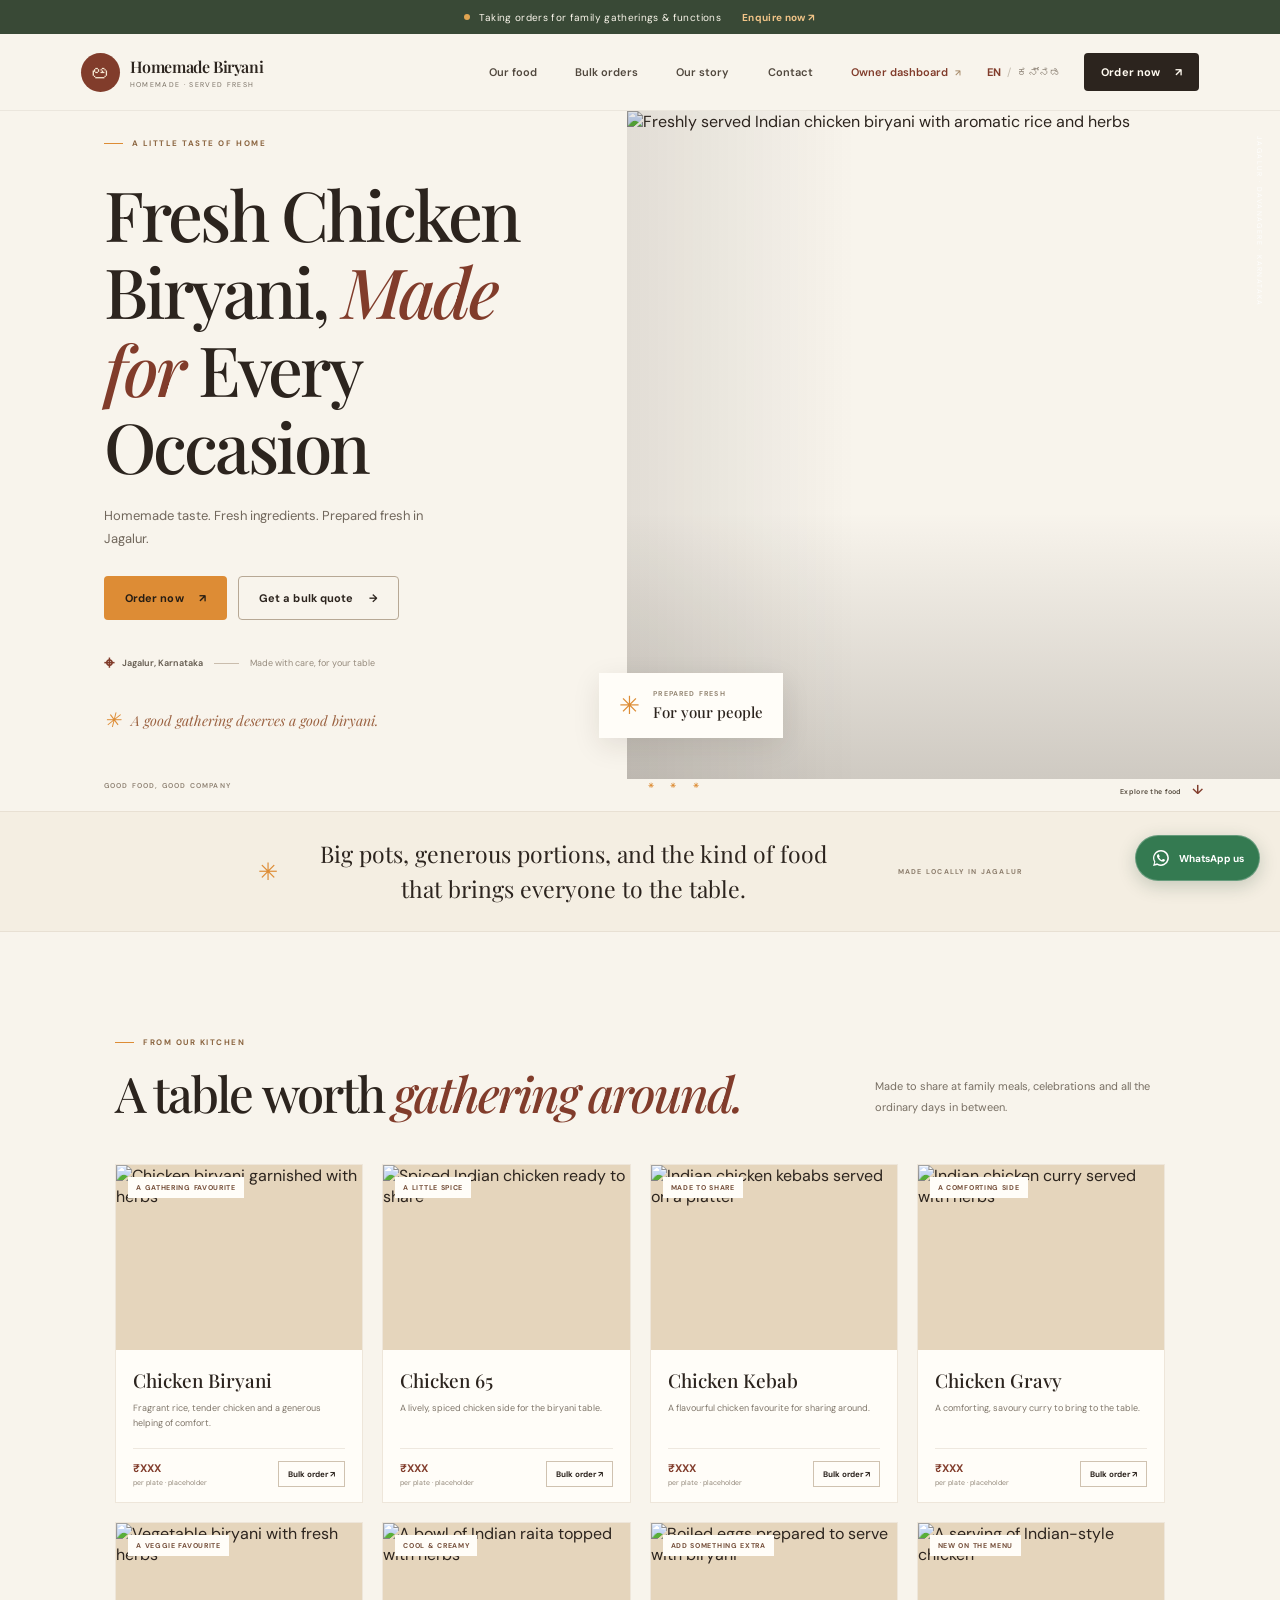
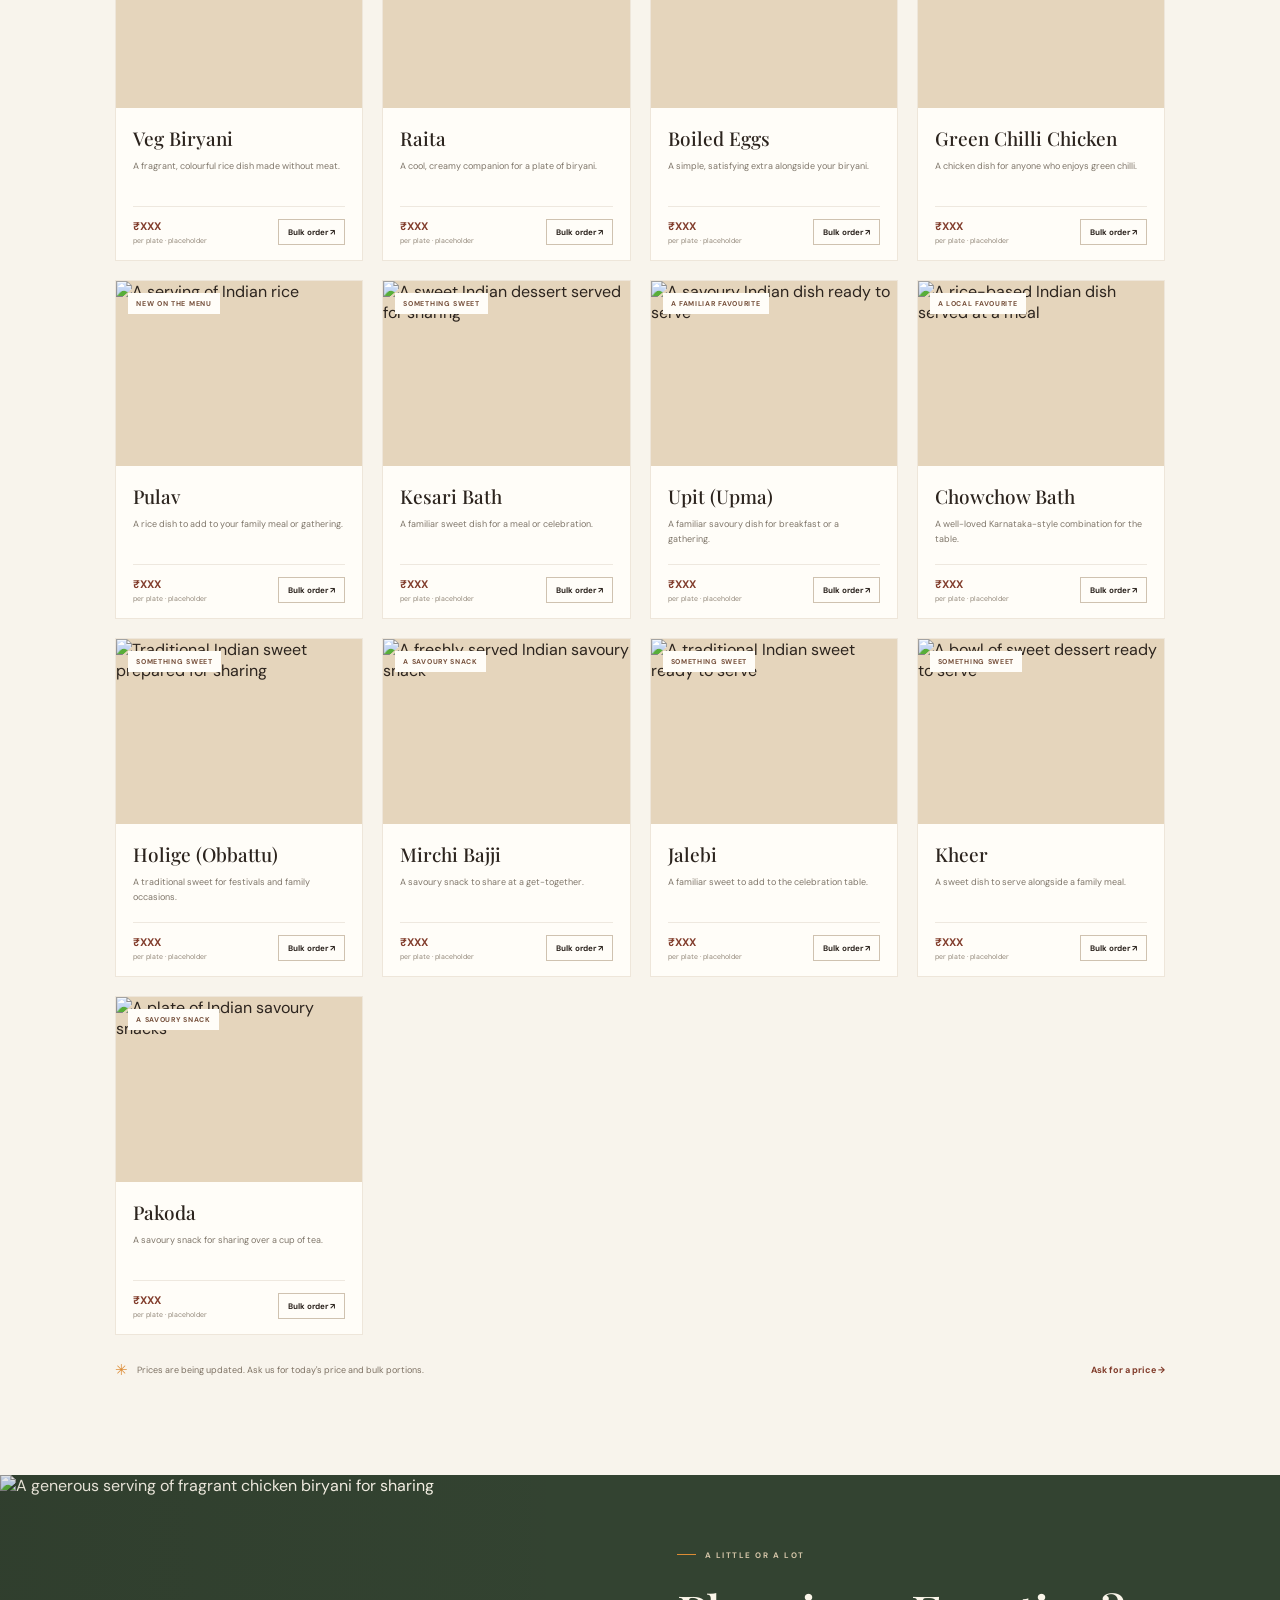
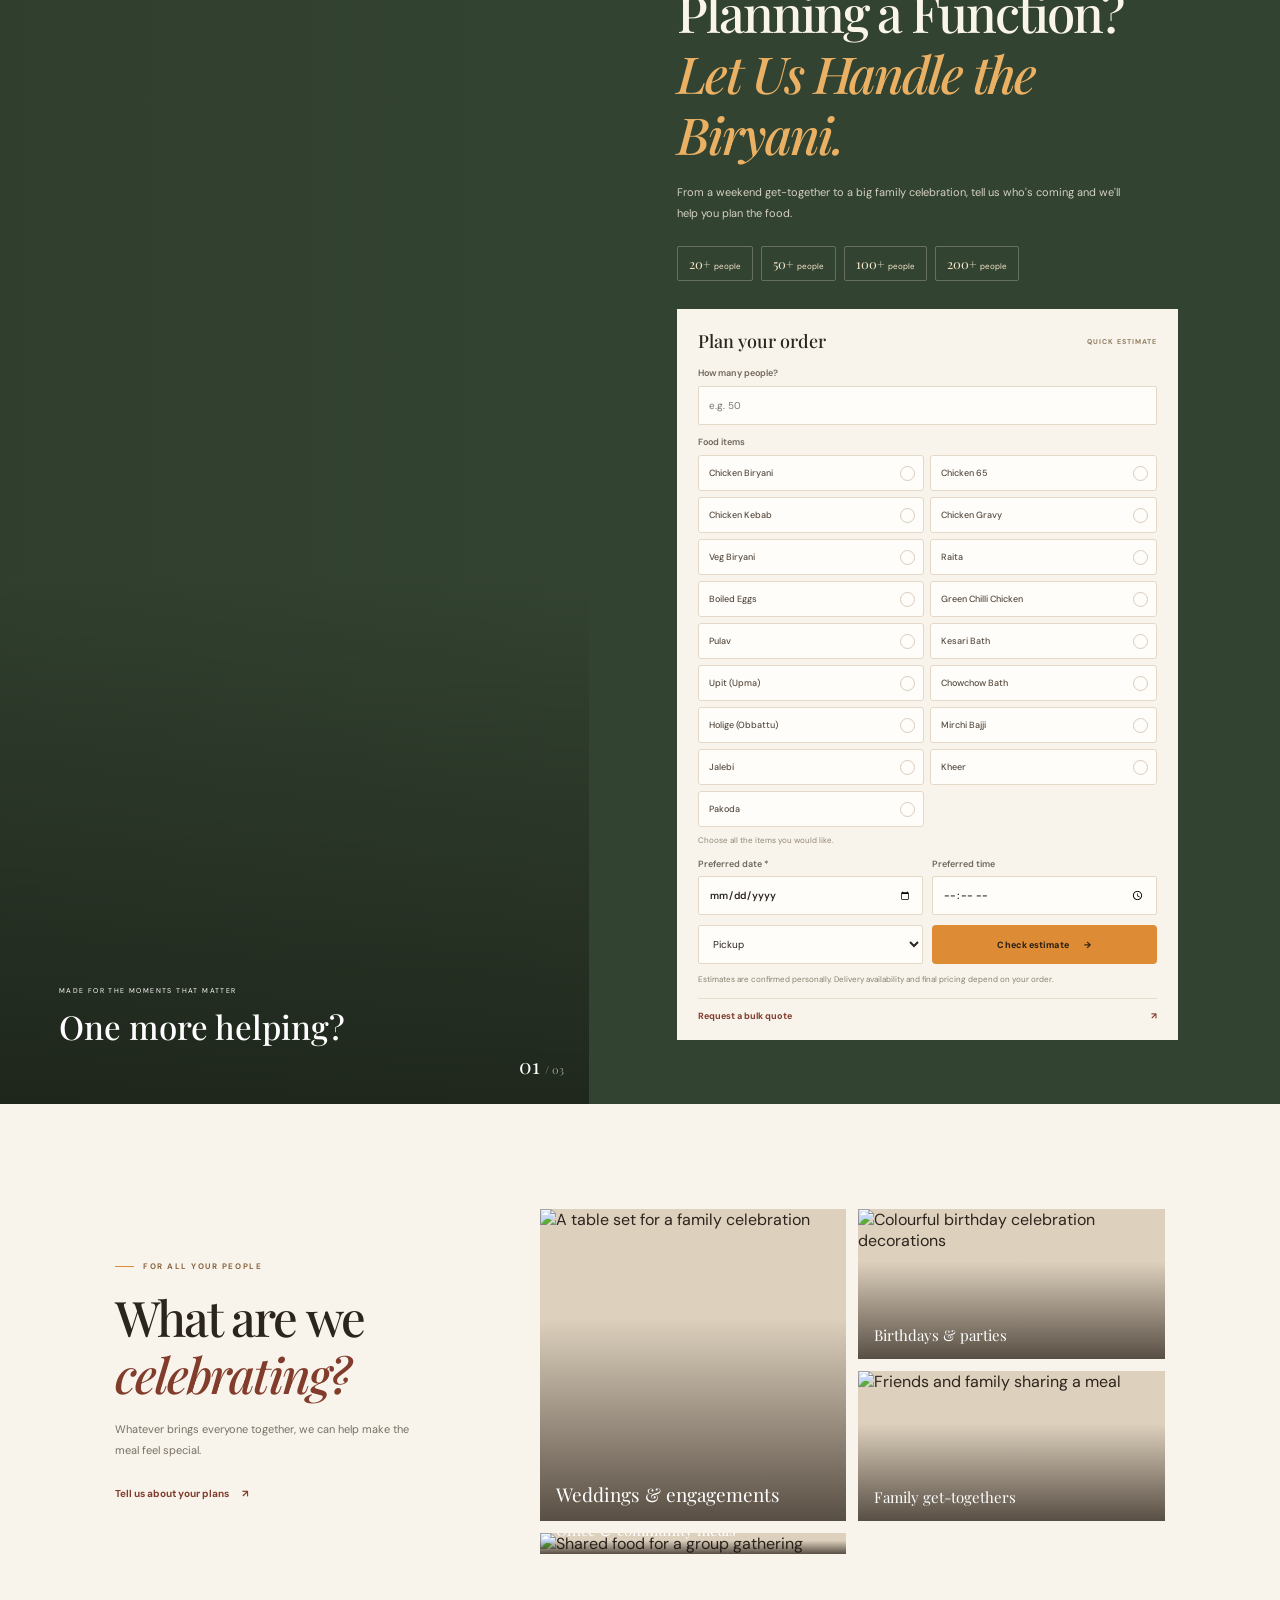
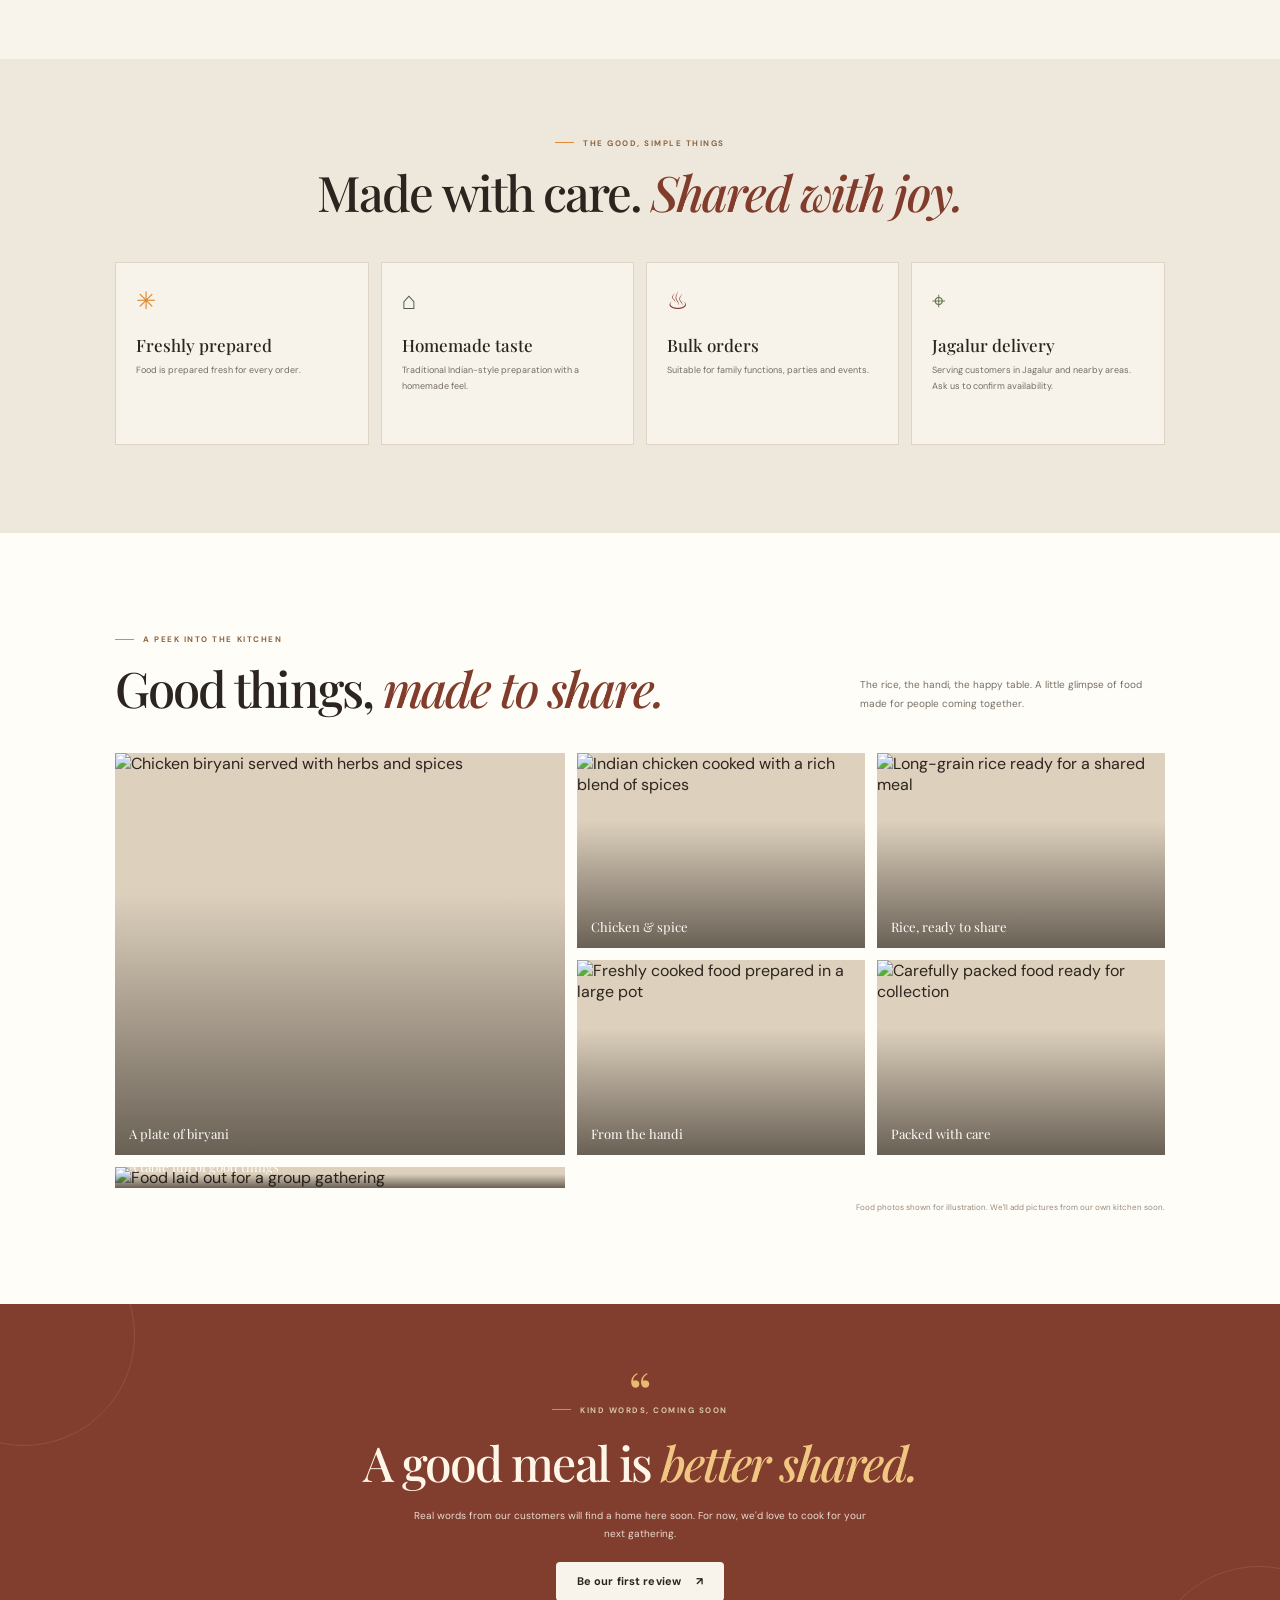
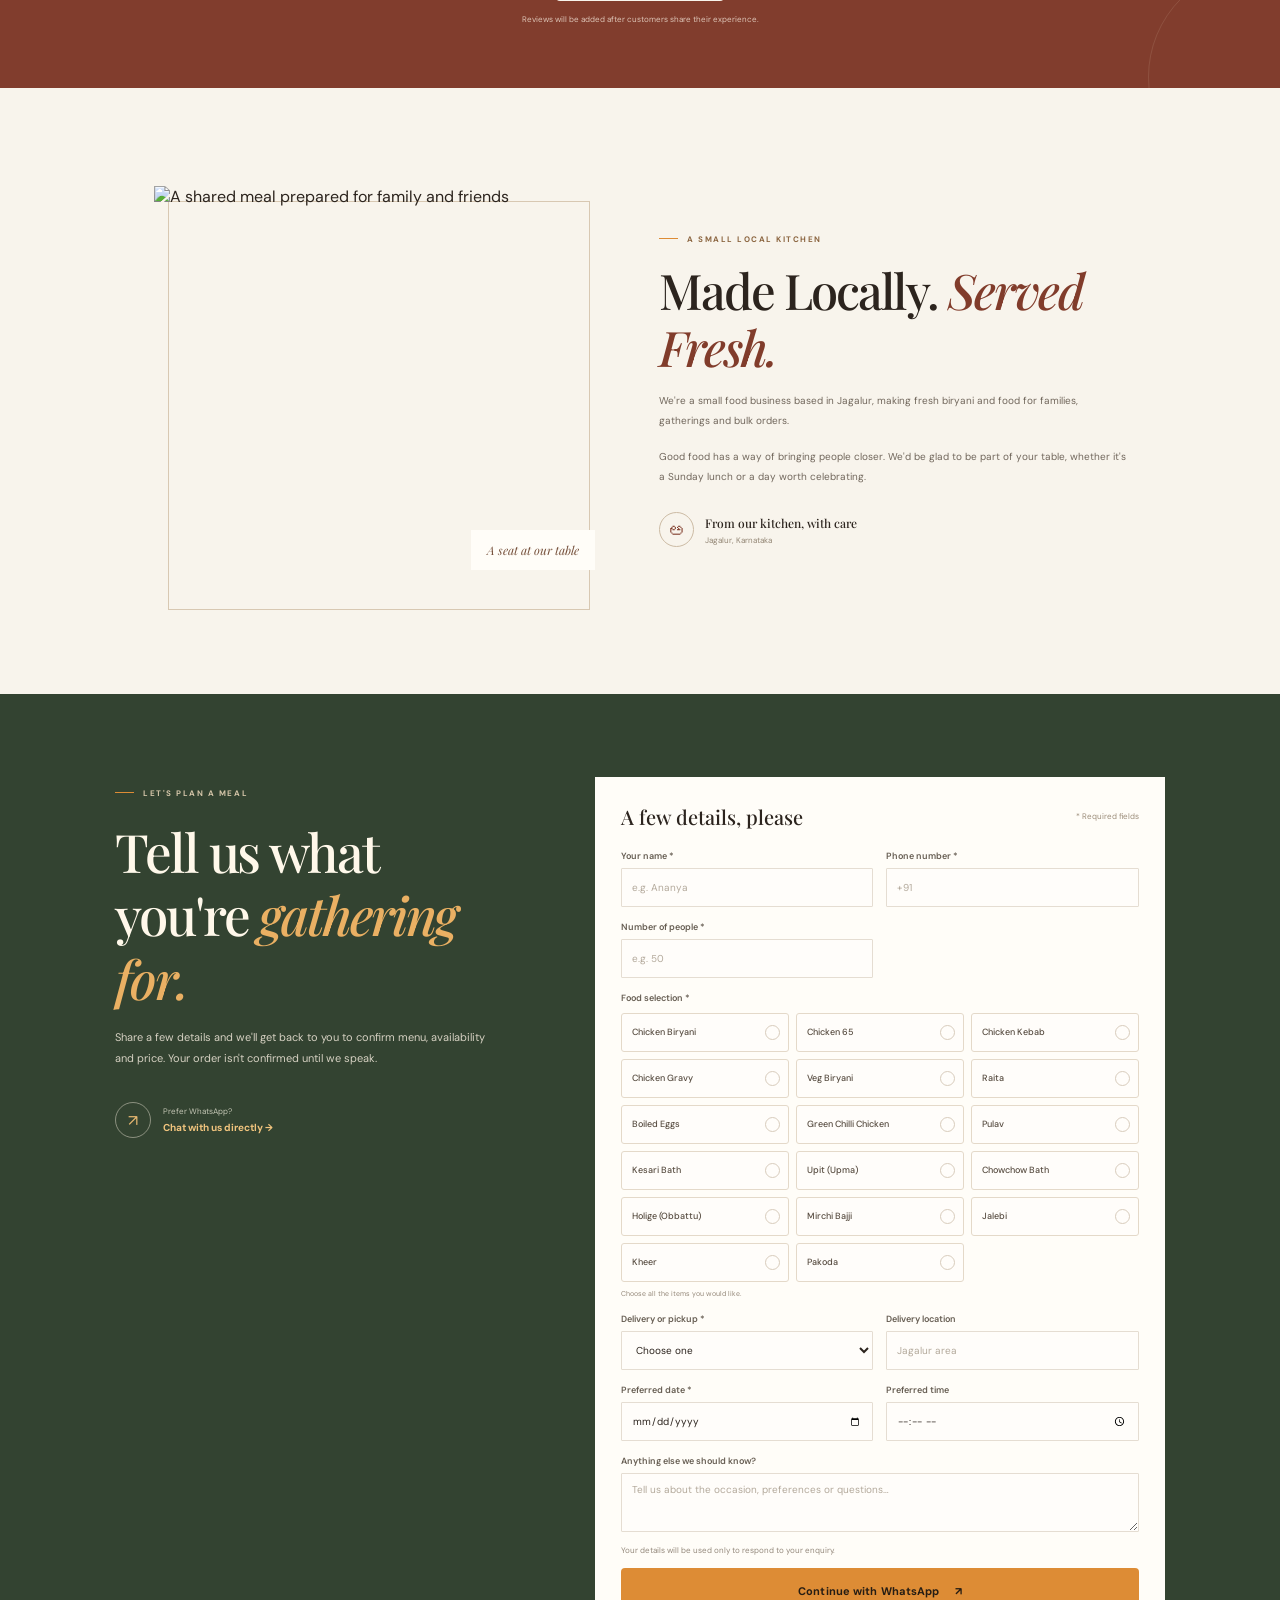
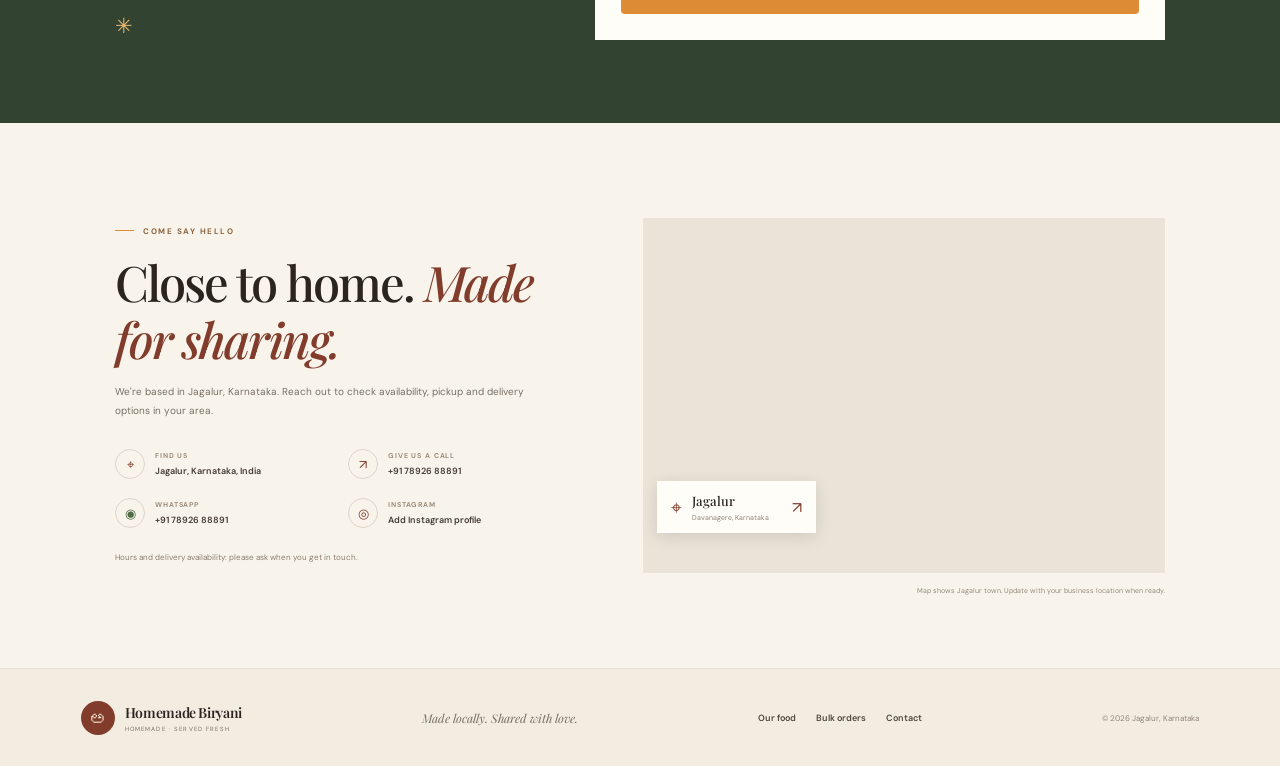
==== index.html @ 32c69c7f "Initial commit" ====
<!DOCTYPE html>
<html lang="en">
<head>
  <meta charset="UTF-8">
  <meta name="viewport" content="width=device-width, initial-scale=1">
  <meta name="theme-color" content="#f8f3e9">
  <meta name="description" content="Fresh homemade chicken biryani and bulk food orders in Jagalur, Davanagere, Karnataka. Get a quote for family functions, parties and gatherings.">
  <meta name="keywords" content="chicken biryani in Jagalur, biryani near Jagalur, chicken biryani Jagalur Karnataka, bulk biryani orders Jagalur, catering in Jagalur, home food delivery Jagalur, party food Jagalur, chicken catering Jagalur">
  <meta property="og:title" content="Fresh Homemade Biryani in Jagalur">
  <meta property="og:description" content="Homemade taste. Fresh ingredients. Prepared fresh in Jagalur. Ask us about your next gathering.">
  <meta property="og:type" content="website">
  <meta property="og:image" content="https://images.unsplash.com/photo-1631515242808-497c3fbd3972?auto=format&fit=crop&w=1200&q=85">
  <title>Chicken Biryani in Jagalur | Fresh Homemade Biryani & Bulk Orders</title>
  <link rel="preconnect" href="https://fonts.googleapis.com">
  <link rel="preconnect" href="https://fonts.gstatic.com" crossorigin>
  <link href="https://fonts.googleapis.com/css2?family=DM+Sans:wght@400;500;600;700&family=Noto+Sans+Kannada:wght@400;500;600;700&family=Noto+Serif+Kannada:wght@400;500;600;700&family=Playfair+Display:wght@500;600;700&display=swap" rel="stylesheet">
  <link rel="stylesheet" href="style.css">
  <script type="application/ld+json">
  {
    "@context": "https://schema.org",
    "@type": "FoodEstablishment",
    "description": "Fresh homemade chicken biryani and bulk food orders for gatherings in Jagalur, Karnataka.",
    "servesCuisine": ["Indian", "Karnataka"],
    "address": {
      "@type": "PostalAddress",
      "addressLocality": "Jagalur",
      "addressRegion": "Karnataka",
      "addressCountry": "IN"
    },
    "areaServed": "Jagalur, Karnataka"
  }
  </script>
</head>
<body>
  <div class="announcement">
    <span class="announcement-dot"></span>
    <span data-i18n="announcement">Taking orders for family gatherings & functions</span>
    <a href="#bulk" data-i18n="enquire">Enquire now <span aria-hidden="true">↗</span></a>
  </div>

  <header class="site-header">
    <a class="brand" href="#home" aria-label="Home">
      <span class="brand-mark" aria-hidden="true">ಅ</span>
      <span class="brand-copy"><strong data-i18n="brand">Homemade Biryani</strong><small data-i18n="brandSub">HOMEMADE · SERVED FRESH</small></span>
    </a>
    <button class="menu-toggle" aria-label="Open navigation" aria-expanded="false">
      <span></span><span></span>
    </button>
    <nav class="main-nav" aria-label="Main navigation">
      <a href="#menu" data-i18n="navMenu">Our food</a>
      <a href="#bulk" data-i18n="navBulk">Bulk orders</a>
      <a href="#story" data-i18n="navStory">Our story</a>
      <a href="#contact" data-i18n="navContact">Contact</a>
      <a class="owner-nav-link" href="/owner.html">Owner dashboard <span aria-hidden="true">↗</span></a>
    </nav>
    <div class="header-actions">
      <div class="language-switch" aria-label="Choose language">
        <button class="language-option is-active" type="button" data-lang="en" aria-pressed="true">EN</button>
        <span aria-hidden="true">/</span>
        <button class="language-option" type="button" data-lang="kn" aria-pressed="false">ಕನ್ನಡ</button>
      </div>
      <a class="button button-dark header-order" href="#order" data-i18n="orderNow">Order now <span aria-hidden="true">↗</span></a>
    </div>
  </header>

  <main>
    <section class="hero" id="home">
      <div class="hero-copy">
        <div class="eyebrow"><span></span><span data-i18n="heroEyebrow">A LITTLE TASTE OF HOME</span></div>
        <h1 data-i18n="heroTitle">Fresh Chicken Biryani, <em>Made for</em> Every Occasion</h1>
        <p class="hero-description" data-i18n="heroText">Homemade taste. Fresh ingredients. Prepared fresh in Jagalur.</p>
        <div class="hero-actions">
          <a class="button button-saffron" href="#order" data-i18n="orderNow">Order now <span aria-hidden="true">↗</span></a>
          <a class="button button-outline" href="#bulk" data-i18n="bulkQuote">Get a bulk quote <span aria-hidden="true">→</span></a>
        </div>
        <div class="hero-location"><span aria-hidden="true">⌖</span><span data-i18n="location">Jagalur, Karnataka</span><span class="location-line"></span><span data-i18n="madeFor">Made with care, for your table</span></div>
        <div class="hero-note"><span class="note-icon" aria-hidden="true">✳</span><span data-i18n="heroNote">A good gathering deserves a good biryani.</span></div>
      </div>
      <div class="hero-visual">
        <img class="hero-image" src="https://images.unsplash.com/photo-1631515242808-497c3fbd3972?auto=format&fit=crop&w=1500&q=88" alt="Freshly served Indian chicken biryani with aromatic rice and herbs" fetchpriority="high">
        <div class="image-label"><span class="label-sparkle" aria-hidden="true">✳</span><span><small data-i18n="prepared">PREPARED FRESH</small><strong data-i18n="forYourPeople">For your people</strong></span></div>
        <div class="hero-vertical">JAGALUR · DAVANAGERE · KARNATAKA</div>
      </div>
      <div class="hero-bottom">
        <span data-i18n="scrollHint">GOOD FOOD, GOOD COMPANY</span>
        <span class="hero-bottom-center" aria-hidden="true">✳ &nbsp;✳ &nbsp;✳</span>
        <a href="#menu" data-i18n="exploreFood">Explore the food <span aria-hidden="true">↓</span></a>
      </div>
    </section>

    <section class="intro-strip" aria-label="Our approach">
      <div class="intro-mark" aria-hidden="true">✳</div>
      <p data-i18n="introText">Big pots, generous portions, and the kind of food that brings everyone to the table.</p>
      <span class="intro-place" data-i18n="introPlace">MADE LOCALLY IN JAGALUR</span>
    </section>

    <section class="section menu-section" id="menu">
      <div class="section-heading">
        <div>
          <div class="eyebrow"><span></span><span data-i18n="menuEyebrow">FROM OUR KITCHEN</span></div>
          <h2 data-i18n="menuTitle">A table worth <em>gathering around.</em></h2>
        </div>
        <p data-i18n="menuIntro">Made to share at family meals, celebrations and all the ordinary days in between.</p>
      </div>
      <div class="menu-grid" id="menu-grid"></div>
      <div class="menu-footnote"><span aria-hidden="true">✳</span><span data-i18n="priceNote">Prices are being updated. Ask us for today's price and bulk portions.</span><a href="#order" data-i18n="askPrice">Ask for a price →</a></div>
    </section>

    <section class="bulk-section" id="bulk">
      <div class="bulk-image">
        <img src="https://images.unsplash.com/photo-1563379091339-03246963d96c?auto=format&fit=crop&w=1200&q=85" alt="A generous serving of fragrant chicken biryani for sharing" loading="lazy">
        <div class="bulk-image-caption"><span data-i18n="captionSmall">MADE FOR THE MOMENTS THAT MATTER</span><strong data-i18n="captionBig">One more helping?</strong></div>
        <div class="bulk-image-number">01 <span>/ 03</span></div>
      </div>
      <div class="bulk-content">
        <div class="eyebrow eyebrow-light"><span></span><span data-i18n="bulkEyebrow">A LITTLE OR A LOT</span></div>
        <h2 data-i18n="bulkTitle">Planning a Function? <em>Let Us Handle the Biryani.</em></h2>
        <p class="bulk-description" data-i18n="bulkText">From a weekend get-together to a big family celebration, tell us who's coming and we'll help you plan the food.</p>
        <div class="guest-pills" aria-label="Bulk order sizes">
          <span>20+ <small data-i18n="people">people</small></span><span>50+ <small data-i18n="people">people</small></span><span>100+ <small data-i18n="people">people</small></span><span>200+ <small data-i18n="people">people</small></span>
        </div>
        <form class="calculator" id="calculator">
          <div class="calculator-top"><strong data-i18n="quickEstimate">Plan your order</strong><span data-i18n="estimateTag">QUICK ESTIMATE</span></div>
          <label class="field-label" for="calc-people" data-i18n="peopleLabel">How many people?</label>
          <input id="calc-people" name="people" type="number" min="1" placeholder="e.g. 50" data-i18n-placeholder="placeholderPeople" required>
          <fieldset class="food-selection calculator-food-selection" aria-describedby="calc-items-hint">
            <legend class="field-label" data-i18n="calcItemsLabel">Food items</legend>
            <div class="food-choice-grid" id="calc-items"></div>
            <small class="selection-hint" id="calc-items-hint" data-i18n="chooseFoodsHint">Choose all the items you would like.</small>
          </fieldset>
          <div class="calc-row calc-datetime">
            <label><span data-i18n="dateLabel">Preferred date *</span><input id="calc-date" type="date"></label>
            <label><span data-i18n="timeLabel">Preferred time</span><input id="calc-time" type="time"></label>
          </div>
          <div class="calc-row calc-row-bottom">
            <select id="calc-delivery" name="delivery">
              <option value="pickup" data-i18n="pickup">Pickup</option><option value="delivery" data-i18n="delivery">Delivery</option>
            </select>
            <button class="button button-saffron calc-button" type="submit" data-i18n="calculate">Check estimate <span aria-hidden="true">→</span></button>
          </div>
          <div class="estimate-result" id="estimate-result" aria-live="polite" hidden></div>
          <p class="estimate-disclaimer" data-i18n="estimateDisclaimer">Estimates are confirmed personally. Delivery availability and final pricing depend on your order.</p>
          <a class="bulk-request-link" href="#order" data-i18n="requestQuote">Request a bulk quote <span aria-hidden="true">↗</span></a>
        </form>
      </div>
    </section>

    <section class="section occasions-section">
      <div class="occasion-intro">
        <div class="eyebrow"><span></span><span data-i18n="occasionEyebrow">FOR ALL YOUR PEOPLE</span></div>
        <h2 data-i18n="occasionTitle">What are we <em>celebrating?</em></h2>
        <p data-i18n="occasionText">Whatever brings everyone together, we can help make the meal feel special.</p>
        <a class="text-link" href="#order" data-i18n="tellUs">Tell us about your plans <span aria-hidden="true">↗</span></a>
      </div>
      <div class="occasion-grid">
        <div class="occasion-card occasion-tall"><img src="https://images.unsplash.com/photo-1511795409834-ef04bbd61622?auto=format&fit=crop&w=900&q=80" alt="A table set for a family celebration" loading="lazy"><span data-i18n="occasionWedding">Weddings & engagements</span></div>
        <div class="occasion-card"><img src="https://images.unsplash.com/photo-1513151233558-d860c5398176?auto=format&fit=crop&w=800&q=80" alt="Colourful birthday celebration decorations" loading="lazy"><span data-i18n="occasionBirthday">Birthdays & parties</span></div>
        <div class="occasion-card"><img src="https://images.unsplash.com/photo-1528605248644-14dd04022da1?auto=format&fit=crop&w=800&q=80" alt="Friends and family sharing a meal" loading="lazy"><span data-i18n="occasionFamily">Family get-togethers</span></div>
        <div class="occasion-card"><img src="https://images.unsplash.com/photo-1555939594-58d7cb561ad1?auto=format&fit=crop&w=800&q=80" alt="Shared food for a group gathering" loading="lazy"><span data-i18n="occasionCommunity">Office & community meals</span></div>
      </div>
    </section>

    <section class="features-section" id="why-us">
      <div class="features-heading">
        <div class="eyebrow"><span></span><span data-i18n="whyEyebrow">THE GOOD, SIMPLE THINGS</span></div>
        <h2 data-i18n="whyTitle">Made with care. <em>Shared with joy.</em></h2>
      </div>
      <div class="feature-grid">
        <article class="feature-card"><span class="feature-icon" aria-hidden="true">✳</span><h3 data-i18n="freshTitle">Freshly prepared</h3><p data-i18n="freshText">Food is prepared fresh for every order.</p></article>
        <article class="feature-card"><span class="feature-icon feature-icon-alt" aria-hidden="true">⌂</span><h3 data-i18n="homemadeTitle">Homemade taste</h3><p data-i18n="homemadeText">Traditional Indian-style preparation with a homemade feel.</p></article>
        <article class="feature-card"><span class="feature-icon feature-icon-red" aria-hidden="true">♨</span><h3 data-i18n="bulkTitleShort">Bulk orders</h3><p data-i18n="bulkFeatureText">Suitable for family functions, parties and events.</p></article>
        <article class="feature-card"><span class="feature-icon feature-icon-green" aria-hidden="true">⌖</span><h3 data-i18n="deliveryTitle">Jagalur delivery</h3><p data-i18n="deliveryText">Serving customers in Jagalur and nearby areas. Ask us to confirm availability.</p></article>
      </div>
    </section>

    <section class="gallery-section" id="gallery">
      <div class="gallery-heading">
        <div><div class="eyebrow"><span></span><span data-i18n="galleryEyebrow">A PEEK INTO THE KITCHEN</span></div><h2 data-i18n="galleryTitle">Good things, <em>made to share.</em></h2></div>
        <p data-i18n="galleryIntro">The rice, the handi, the happy table. A little glimpse of food made for people coming together.</p>
      </div>
      <div class="gallery-grid">
        <figure class="gallery-item gallery-large"><img src="https://images.unsplash.com/photo-1631515242808-497c3fbd3972?auto=format&fit=crop&w=1200&q=85" alt="Chicken biryani served with herbs and spices" loading="lazy"><figcaption data-i18n="galleryBiryani">A plate of biryani</figcaption></figure>
        <figure class="gallery-item"><img src="https://images.unsplash.com/photo-1603894584373-5ac82b2ae398?auto=format&fit=crop&w=800&q=80" alt="Indian chicken cooked with a rich blend of spices" loading="lazy"><figcaption data-i18n="galleryChicken">Chicken & spice</figcaption></figure>
        <figure class="gallery-item"><img src="https://images.unsplash.com/photo-1516684732162-798a0062be99?auto=format&fit=crop&w=800&q=80" alt="Long-grain rice ready for a shared meal" loading="lazy"><figcaption data-i18n="galleryRice">Rice, ready to share</figcaption></figure>
        <figure class="gallery-item"><img src="https://images.unsplash.com/photo-1547592180-85f173990554?auto=format&fit=crop&w=800&q=80" alt="Freshly cooked food prepared in a large pot" loading="lazy"><figcaption data-i18n="galleryPot">From the handi</figcaption></figure>
        <figure class="gallery-item"><img src="https://images.unsplash.com/photo-1601050690597-df0568f70950?auto=format&fit=crop&w=800&q=80" alt="Carefully packed food ready for collection" loading="lazy"><figcaption data-i18n="galleryPacked">Packed with care</figcaption></figure>
        <figure class="gallery-item"><img src="https://images.unsplash.com/photo-1555939594-58d7cb561ad1?auto=format&fit=crop&w=900&q=80" alt="Food laid out for a group gathering" loading="lazy"><figcaption data-i18n="galleryGathering">A table full of good things</figcaption></figure>
      </div>
      <p class="gallery-placeholder-note" data-i18n="galleryNote">Food photos shown for illustration. We'll add pictures from our own kitchen soon.</p>
    </section>

    <section class="review-section" id="reviews">
      <div class="review-ornament" aria-hidden="true">“</div>
      <div class="eyebrow eyebrow-light"><span></span><span data-i18n="reviewEyebrow">KIND WORDS, COMING SOON</span></div>
      <h2 data-i18n="reviewTitle">A good meal is <em>better shared.</em></h2>
      <p data-i18n="reviewText">Real words from our customers will find a home here soon. For now, we'd love to cook for your next gathering.</p>
      <a class="button button-cream" href="#order" data-i18n="beFirst">Be our first review <span aria-hidden="true">↗</span></a>
      <small data-i18n="reviewEditNote">Reviews will be added after customers share their experience.</small>
    </section>

    <section class="story-section" id="story">
      <div class="story-photo"><img src="https://images.unsplash.com/photo-1555939594-58d7cb561ad1?auto=format&fit=crop&w=1100&q=85" alt="A shared meal prepared for family and friends" loading="lazy"><span class="story-photo-note" data-i18n="storyPhotoNote">A seat at our table</span></div>
      <div class="story-copy">
        <div class="eyebrow"><span></span><span data-i18n="storyEyebrow">A SMALL LOCAL KITCHEN</span></div>
        <h2 data-i18n="storyTitle">Made Locally. <em>Served Fresh.</em></h2>
        <p data-i18n="storyP1">We're a small food business based in Jagalur, making fresh biryani and food for families, gatherings and bulk orders.</p>
        <p data-i18n="storyP2">Good food has a way of bringing people closer. We'd be glad to be part of your table, whether it's a Sunday lunch or a day worth celebrating.</p>
        <div class="story-signoff"><span class="signoff-mark">ಅ</span><span><strong data-i18n="storySign">From our kitchen, with care</strong><small data-i18n="storyLocation">Jagalur, Karnataka</small></span></div>
      </div>
    </section>

    <section class="order-section" id="order">
      <div class="order-side">
        <div class="eyebrow eyebrow-light"><span></span><span data-i18n="orderEyebrow">LET'S PLAN A MEAL</span></div>
        <h2 data-i18n="orderTitle">Tell us what you're <em>gathering for.</em></h2>
        <p data-i18n="orderText">Share a few details and we'll get back to you to confirm menu, availability and price. Your order isn't confirmed until we speak.</p>
        <div class="order-contact"><span class="order-contact-icon" aria-hidden="true">↗</span><span><small data-i18n="preferChat">Prefer WhatsApp?</small><a href="#order" class="whatsapp-inline" data-whatsapp-link target="_blank" rel="noopener noreferrer" data-i18n="chatUs">Chat with us directly →</a></span></div>
        <div class="order-flourish" aria-hidden="true">✳</div>
      </div>
      <form class="order-form" id="order-form">
        <div class="form-heading"><strong data-i18n="formHeading">A few details, please</strong><span data-i18n="requiredNote">* Required fields</span></div>
        <div class="form-grid">
          <label class="form-field"><span data-i18n="nameLabel">Your name *</span><input name="name" type="text" autocomplete="name" required placeholder="e.g. Ananya" data-i18n-placeholder="placeholderName"></label>
          <label class="form-field"><span data-i18n="phoneLabel">Phone number *</span><input name="phone" type="tel" autocomplete="tel" inputmode="tel" required placeholder="+91" data-i18n-placeholder="placeholderPhone"></label>
          <label class="form-field"><span data-i18n="numberGuestsLabel">Number of people *</span><input name="people" type="number" min="1" required placeholder="e.g. 50" data-i18n-placeholder="placeholderPeople"></label>
          <fieldset class="form-field form-field-wide food-selection order-food-selection" aria-describedby="foodHint">
            <legend data-i18n="foodLabel">Food selection *</legend>
            <div class="food-choice-grid" id="order-items"></div>
            <small id="foodHint" data-i18n="chooseFoodsHint">Choose all the items you would like.</small>
          </fieldset>
          <label class="form-field"><span data-i18n="methodLabel">Delivery or pickup *</span><select name="method" required><option value="" data-i18n="chooseOne">Choose one</option><option value="Pickup" data-i18n="pickup">Pickup</option><option value="Delivery" data-i18n="delivery">Delivery</option></select></label>
          <label class="form-field"><span data-i18n="placeLabel">Delivery location</span><input name="location" type="text" autocomplete="street-address" placeholder="Jagalur area" data-i18n-placeholder="placeholderLocation"></label>
          <label class="form-field"><span data-i18n="dateLabel">Preferred date *</span><input name="date" type="date" required></label>
          <label class="form-field"><span data-i18n="timeLabel">Preferred time</span><input name="time" type="time"></label>
          <label class="form-field form-field-wide"><span data-i18n="messageLabel">Anything else we should know?</span><textarea name="message" rows="3" placeholder="Tell us about the occasion, preferences or questions…" data-i18n-placeholder="placeholderMessage"></textarea></label>
        </div>
        <p class="form-privacy" data-i18n="formPrivacy">Your details will be used only to respond to your enquiry.</p>
        <button class="button button-saffron form-submit" type="submit"><span data-i18n="sendEnquiry">Continue with WhatsApp</span><span aria-hidden="true">↗</span></button>
        <div class="form-status" id="form-status" role="status" aria-live="polite"></div>
      </form>
    </section>

    <section class="contact-section" id="contact">
      <div class="contact-copy">
        <div class="eyebrow"><span></span><span data-i18n="contactEyebrow">COME SAY HELLO</span></div>
        <h2 data-i18n="contactTitle">Close to home. <em>Made for sharing.</em></h2>
        <p data-i18n="contactText">We're based in Jagalur, Karnataka. Reach out to check availability, pickup and delivery options in your area.</p>
        <div class="contact-details">
          <div class="contact-detail"><span class="detail-icon" aria-hidden="true">⌖</span><span><small data-i18n="findUs">FIND US</small><strong>Jagalur, Karnataka, India</strong></span></div>
          <div class="contact-detail"><span class="detail-icon" aria-hidden="true">↗</span><span><small data-i18n="callUs">GIVE US A CALL</small><a href="tel:+917892688891" data-business-phone>+91 78926 88891</a></span></div>
          <div class="contact-detail"><span class="detail-icon whatsapp-icon" aria-hidden="true">◉</span><span><small>WHATSAPP</small><a href="#order" data-whatsapp-link data-phone-display target="_blank" rel="noopener noreferrer">+91 78926 88891</a></span></div>
          <div class="contact-detail"><span class="detail-icon" aria-hidden="true">◎</span><span><small>INSTAGRAM</small><a href="#contact" data-i18n="instagramPlaceholder">Add Instagram profile</a></span></div>
        </div>
        <p class="hours-note" data-i18n="hoursNote">Hours and delivery availability: please ask when you get in touch.</p>
      </div>
      <div class="map-wrap">
        <iframe title="Map showing Jagalur, Karnataka" src="https://maps.google.com/maps?q=Jagalur%2C%20Karnataka%2C%20India&t=&z=13&ie=UTF8&iwloc=&output=embed" loading="lazy" referrerpolicy="no-referrer-when-downgrade" allowfullscreen></iframe>
        <div class="map-label"><span class="map-pin" aria-hidden="true">⌖</span><span><strong>Jagalur</strong><small>Davanagere, Karnataka</small></span><a href="https://www.google.com/maps/search/?api=1&query=Jagalur%2C%20Karnataka%2C%20India" target="_blank" rel="noopener noreferrer" aria-label="Open Jagalur in Google Maps">↗</a></div>
        <p class="map-edit-note" data-i18n="mapNote">Map shows Jagalur town. Update with your business location when ready.</p>
      </div>
    </section>
  </main>

  <footer class="site-footer">
    <a class="brand footer-brand" href="#home"><span class="brand-mark" aria-hidden="true">ಅ</span><span class="brand-copy"><strong data-i18n="brand">Homemade Biryani</strong><small data-i18n="brandSub">HOMEMADE · SERVED FRESH</small></span></a>
    <p data-i18n="footerText">Made locally. Shared with love.</p>
    <div class="footer-links"><a href="#menu" data-i18n="navMenu">Our food</a><a href="#bulk" data-i18n="navBulk">Bulk orders</a><a href="#contact" data-i18n="navContact">Contact</a></div>
    <span class="copyright">© <span id="year"></span> <span data-i18n="copyright">Jagalur, Karnataka</span></span>
  </footer>

  <a class="floating-whatsapp" href="#order" data-whatsapp-link target="_blank" rel="noopener noreferrer" aria-label="Chat with us on WhatsApp">
    <svg viewBox="0 0 32 32" aria-hidden="true"><path d="M16.04 3.2A12.7 12.7 0 0 0 5.1 22.35L3.3 28.9l6.7-1.76A12.7 12.7 0 1 0 16.04 3.2Zm0 23.13c-2 0-3.96-.54-5.66-1.57l-.4-.24-3.98 1.05 1.06-3.88-.26-.4A10.38 10.38 0 1 1 16.04 26.33Zm5.7-7.78c-.31-.16-1.85-.91-2.14-1.02-.29-.1-.5-.16-.71.16-.22.32-.82 1.02-1 1.23-.18.22-.37.24-.68.08-.32-.16-1.34-.49-2.55-1.57-.94-.84-1.58-1.87-1.76-2.18-.18-.32-.02-.49.14-.65.14-.14.32-.37.47-.55.16-.18.21-.32.32-.53.1-.21.05-.4-.03-.55-.08-.16-.71-1.7-.98-2.33-.26-.61-.52-.53-.71-.54l-.61-.01c-.21 0-.55.08-.84.4-.29.32-1.1 1.08-1.1 2.62s1.12 3.03 1.28 3.24c.16.21 2.2 3.36 5.34 4.71.75.32 1.33.51 1.78.65.75.24 1.43.2 1.97.12.6-.09 1.85-.76 2.11-1.49.26-.74.26-1.37.18-1.5-.08-.14-.29-.22-.6-.37Z"/></svg>
    <span data-i18n="whatsappCta">WhatsApp us</span>
  </a>

  <script src="script.js"></script>
</body>
</html>
---- style.css ----
:root {
  --cream: #f8f4ec;
  --paper: #fffdf8;
  --ink: #2c241e;
  --muted: #786f63;
  --saffron: #dd8c35;
  --saffron-light: #f1b661;
  --red: #813c2b;
  --green: #495d43;
  --line: #e8e0d3;
  --serif: "Playfair Display", Georgia, serif;
  --sans: "DM Sans", Arial, sans-serif;
}

* { box-sizing: border-box; }
html { scroll-behavior: smooth; scroll-padding-top: 92px; }
body { margin: 0; background: var(--cream); color: var(--ink); font-family: var(--sans); -webkit-font-smoothing: antialiased; }
body, button, input, select, textarea { font-family: var(--sans); }
img { display: block; max-width: 100%; }
a { color: inherit; text-decoration: none; }
button, input, select, textarea { font: inherit; }
button, a, input, select, textarea { -webkit-tap-highlight-color: transparent; }
button:focus-visible, a:focus-visible, input:focus-visible, select:focus-visible, textarea:focus-visible { outline: 3px solid #d68431; outline-offset: 3px; }
::selection { color: var(--paper); background: var(--red); }

.announcement { min-height: 34px; display: flex; justify-content: center; align-items: center; gap: 9px; background: #394936; color: #faf6eb; font-size: 10px; letter-spacing: .035em; }
.announcement a { margin-left: 12px; color: #f1c488; font-weight: 700; }
.announcement-dot { width: 6px; height: 6px; border-radius: 50%; background: #e0a451; }
.site-header { height: 77px; padding: 0 6.3%; display: flex; align-items: center; justify-content: space-between; gap: 26px; background: var(--cream); position: sticky; top: 0; z-index: 20; border-bottom: 1px solid rgba(66,51,36,.07); }
.brand { display: inline-flex; align-items: center; gap: 10px; flex-shrink: 0; }
.brand-mark { width: 39px; height: 39px; display: grid; place-items: center; color: #f6ead4; background: var(--red); border-radius: 50%; font-family: var(--serif); font-size: 21px; }
.brand-copy { display: grid; gap: 3px; }
.brand-copy strong { font-family: var(--serif); font-size: 16px; font-weight: 600; letter-spacing: -.025em; }
.brand-copy small { color: var(--muted); font-size: 7px; letter-spacing: .19em; }
.main-nav { display: flex; align-items: center; gap: clamp(17px, 3vw, 40px); margin-left: auto; }
.main-nav a, .footer-links a { color: #51483e; font-size: 11px; font-weight: 600; transition: color .2s; }
.main-nav a:hover, .footer-links a:hover { color: var(--red); }
.main-nav .owner-nav-link { color: var(--red); }
.owner-nav-link span { margin-left: 4px; color: #a78b6a; font-size: 9px; }
.header-actions { display: flex; align-items: center; gap: 23px; }
.language-switch { display: flex; align-items: center; gap: 6px; color: #c5bcae; font-size: 11px; }
.language-option { padding: 5px 0; border: 0; background: none; color: #84796c; cursor: pointer; font-size: 11px; }
.language-option.is-active { color: var(--red); font-weight: 700; }
.button { min-height: 44px; padding: 0 20px; display: inline-flex; align-items: center; justify-content: center; gap: 15px; border: 1px solid transparent; border-radius: 4px; font-size: 11px; font-weight: 700; letter-spacing: .01em; transition: transform .2s, background .2s; cursor: pointer; }
.button:hover { transform: translateY(-2px); }
.button-dark { background: var(--ink); color: #fffaf0; }
.header-order { min-height: 38px; padding: 0 16px; }
.button-saffron { background: var(--saffron); color: #261d14; }
.button-saffron:hover { background: var(--saffron-light); }
.button-outline { color: var(--ink); border-color: #b7a895; }
.button-outline:hover { background: rgba(255,255,255,.45); }
.button-cream { background: var(--cream); color: var(--ink); }
.menu-toggle { display: none; }

.hero { min-height: 596px; padding: 0 0 32px 8.1%; display: grid; grid-template-columns: .89fr 1.11fr; position: relative; overflow: hidden; }
.hero-copy { display: flex; flex-direction: column; align-items: flex-start; justify-content: center; padding: 27px 38px 46px 0; }
.eyebrow { display: flex; align-items: center; gap: 9px; color: #8b6540; font-size: 8px; font-weight: 700; letter-spacing: .19em; }
.eyebrow > span:first-child { width: 19px; height: 1px; background: var(--saffron); }
.hero h1, h2 { margin: 0; font-family: var(--serif); font-weight: 500; letter-spacing: -.04em; }
.hero h1 { max-width: 550px; margin-top: 27px; font-size: clamp(43px, 5.4vw, 72px); line-height: 1.12; }
.hero h1 em, h2 em { color: var(--red); font-weight: 500; }
.hero-description { max-width: 365px; margin: 19px 0 0; color: #71675c; font-size: 13px; line-height: 1.8; }
.hero-actions { display: flex; flex-wrap: wrap; gap: 11px; margin-top: 26px; }
.hero-location { display: flex; align-items: center; gap: 8px; margin-top: 31px; color: #635a4e; font-size: 9px; font-weight: 600; }
.hero-location > span:first-child { color: var(--red); font-size: 18px; }
.location-line { width: 25px; height: 1px; margin: 0 3px; background: #cabdad; }
.hero-location span:last-child { color: #968b7d; font-weight: 400; }
.hero-note { display: flex; align-items: center; gap: 10px; margin-top: 32px; color: #9b6241; font-family: var(--serif); font-size: 14px; font-style: italic; }
.note-icon { color: var(--saffron); font-family: var(--sans); font-size: 20px; }
.hero-visual { min-height: 540px; position: relative; }
.hero-image { width: 100%; height: 100%; object-fit: cover; object-position: center; }
.hero-visual::after { position: absolute; inset: 0; content: ""; background: linear-gradient(90deg, rgba(27,18,12,.1), transparent 35%), linear-gradient(0deg, rgba(29,20,13,.19), transparent 40%); pointer-events: none; }
.image-label { position: absolute; left: -28px; bottom: 41px; z-index: 1; display: flex; align-items: center; gap: 13px; padding: 16px 20px; background: var(--paper); box-shadow: 0 8px 28px rgba(36,25,15,.1); }
.label-sparkle { color: var(--saffron); font-size: 25px; }
.image-label span:last-child { display: grid; gap: 4px; }
.image-label small { color: #968875; font-size: 7px; font-weight: 700; letter-spacing: .17em; }
.image-label strong { font-family: var(--serif); font-size: 15px; font-weight: 500; }
.hero-vertical { position: absolute; z-index: 1; right: 16px; top: 25px; color: rgba(255,255,255,.88); font-size: 7px; letter-spacing: .2em; writing-mode: vertical-rl; }
.hero-bottom { position: absolute; left: 8.1%; right: 6%; bottom: 13px; display: flex; justify-content: space-between; color: #8e8172; font-size: 7px; font-weight: 600; letter-spacing: .17em; }
.hero-bottom-center { color: var(--saffron); letter-spacing: .6em; }
.hero-bottom a { color: #554b3e; letter-spacing: .04em; }
.hero-bottom a span { margin-left: 8px; color: var(--red); font-size: 13px; }

.intro-strip { min-height: 119px; padding: 25px 9%; display: flex; align-items: center; justify-content: center; gap: 21px; border-top: 1px solid var(--line); border-bottom: 1px solid var(--line); background: #f4eee2; }
.intro-mark { color: var(--saffron); font-size: 24px; }
.intro-strip p { max-width: 550px; margin: 0; font-family: var(--serif); font-size: clamp(16px, 2vw, 23px); line-height: 1.5; text-align: center; }
.intro-place { margin-left: 28px; color: #8c7d6c; font-size: 7px; font-weight: 700; letter-spacing: .18em; white-space: nowrap; }

.section { padding: 105px 9% 95px; }
.section-heading { display: flex; align-items: flex-end; justify-content: space-between; gap: 40px; margin-bottom: 42px; }
.section-heading h2, .occasion-intro h2, .features-heading h2, .gallery-heading h2, .story-copy h2, .contact-copy h2 { margin-top: 17px; font-size: clamp(33px, 4vw, 49px); line-height: 1.17; }
.section-heading > p { max-width: 290px; margin: 0 0 4px; color: var(--muted); font-size: 11px; line-height: 1.9; }
.menu-grid { display: grid; grid-template-columns: repeat(4, 1fr); gap: 19px; }
.food-card { overflow: hidden; background: var(--paper); border: 1px solid #eee6da; }
.food-card-image { height: 185px; position: relative; overflow: hidden; background: #e5d5bc; }
.food-card-image img { width: 100%; height: 100%; object-fit: cover; transition: transform .5s; }
.food-card:hover .food-card-image img { transform: scale(1.05); }
.food-card-tag { position: absolute; top: 12px; left: 12px; padding: 6px 8px; background: var(--paper); color: #76503b; font-size: 7px; font-weight: 700; letter-spacing: .1em; }
.food-card-info { padding: 17px 17px 15px; }
.food-card-info h3 { margin: 0; font-family: var(--serif); font-size: 19px; font-weight: 500; }
.food-card-info p { min-height: 35px; margin: 8px 0 12px; color: #7f766a; font-size: 9px; line-height: 1.7; }
.food-card-bottom { display: flex; justify-content: space-between; align-items: center; gap: 8px; padding-top: 12px; border-top: 1px solid #eee8df; }
.food-card-price { color: var(--red); font-size: 11px; font-weight: 700; }
.food-card-price small { display: block; margin-top: 3px; color: #928779; font-size: 7px; font-weight: 400; }
.food-card-order { padding: 7px 9px; border: 1px solid #cfc2b0; background: transparent; color: var(--ink); cursor: pointer; font-size: 8px; font-weight: 700; transition: background .2s; }
.food-card-order:hover { background: #f4e9d7; }
.menu-footnote { display: flex; align-items: center; gap: 9px; margin-top: 25px; color: #7e7264; font-size: 9px; }
.menu-footnote > span:first-child { color: var(--saffron); font-size: 15px; }
.menu-footnote a { margin-left: auto; color: var(--red); font-weight: 700; }

.bulk-section { display: grid; grid-template-columns: .92fr 1.08fr; min-height: 700px; background: #334331; color: #faf5e9; }
.bulk-image { min-height: 700px; position: relative; overflow: hidden; }
.bulk-image::after { position: absolute; inset: 0; content: ""; background: linear-gradient(0deg, rgba(20,23,17,.62), transparent 43%), linear-gradient(90deg, rgba(21,23,17,.1), transparent); }
.bulk-image img { width: 100%; height: 100%; position: absolute; inset: 0; object-fit: cover; }
.bulk-image-caption { position: absolute; z-index: 1; bottom: 56px; left: 10%; display: grid; gap: 9px; color: white; }
.bulk-image-caption span { font-size: 7px; letter-spacing: .2em; }
.bulk-image-caption strong { font-family: var(--serif); font-size: 33px; font-weight: 500; }
.bulk-image-number { position: absolute; z-index: 1; right: 25px; bottom: 25px; color: white; font-family: var(--serif); font-size: 21px; }
.bulk-image-number span { color: rgba(255,255,255,.55); font-size: 11px; }
.bulk-content { padding: 75px clamp(35px, 8vw, 110px) 64px clamp(42px, 7vw, 88px); }
.eyebrow-light { color: #d5c6a9; }
.bulk-content h2, .order-side h2 { margin-top: 22px; font-size: clamp(36px, 4vw, 51px); line-height: 1.2; }
.bulk-content h2 em, .order-side h2 em { color: #eab063; }
.bulk-description, .order-side > p { max-width: 460px; margin: 17px 0 0; color: #d6d1c2; font-size: 11px; line-height: 1.9; }
.guest-pills { display: flex; flex-wrap: wrap; gap: 8px; margin: 22px 0 28px; }
.guest-pills span { padding: 8px 11px; border: 1px solid rgba(242,234,216,.27); border-radius: 2px; color: #f6e8cc; font-family: var(--serif); font-size: 13px; }
.guest-pills small { font-family: var(--sans); font-size: 8px; }
.calculator { max-width: 520px; padding: 20px 21px 16px; background: #f8f4ec; color: var(--ink); }
.calculator-top { display: flex; justify-content: space-between; align-items: center; margin-bottom: 14px; }
.calculator-top strong { font-family: var(--serif); font-size: 18px; font-weight: 500; }
.calculator-top span { color: #927d62; font-size: 7px; font-weight: 700; letter-spacing: .14em; }
.field-label { display: block; margin-bottom: 7px; color: #6f6559; font-size: 9px; font-weight: 600; }
.calc-row { display: grid; grid-template-columns: .72fr 1.28fr; gap: 9px; margin-bottom: 9px; }
.calculator input, .calculator select { width: 100%; min-height: 39px; padding: 0 10px; border: 1px solid #e4d9c9; border-radius: 2px; background: #fffdfa; color: var(--ink); font-size: 10px; }
.calculator #calc-people { margin-bottom: 10px; }
.food-selection { min-width: 0; margin: 0; padding: 0; border: 0; }
.food-selection legend { padding: 0; }
.calculator-food-selection { margin: 1px 0 12px; }
.food-choice-grid { display: grid; grid-template-columns: repeat(2, minmax(0, 1fr)); gap: 6px; }
.food-choice { min-width: 0; min-height: 36px; position: relative; display: flex; align-items: center; cursor: pointer; }
.food-choice-input { width: 1px !important; height: 1px !important; min-height: 0 !important; position: absolute; left: 10px; opacity: 0; }
.food-choice-label { width: 100%; min-height: 36px; padding: 7px 28px 7px 10px; display: flex; align-items: center; border: 1px solid #e4d9c9; border-radius: 3px; background: #fffdfa; color: #574c40; font-size: 9px; font-weight: 500; line-height: 1.35; transition: background .18s, border-color .18s, color .18s; }
.food-choice:hover .food-choice-label { border-color: #c6ad8b; }
.food-choice-input:checked + .food-choice-label { border-color: #87947b; background: #edf0e9; color: #354432; }
.food-choice-input:focus-visible + .food-choice-label { outline: 3px solid #d68431; outline-offset: 2px; }
.food-choice-check { width: 15px; height: 15px; position: absolute; right: 9px; display: grid; place-items: center; border: 1px solid #d8ccbc; border-radius: 50%; color: transparent; font-size: 9px; line-height: 1; }
.food-choice-input:checked ~ .food-choice-check { border-color: var(--green); background: var(--green); color: white; }
.selection-hint, .food-selection > small { display: block; margin-top: 7px; color: #928676; font-size: 8px; font-weight: 400; line-height: 1.5; }
.order-food-selection { grid-column: 1 / -1; }
.order-food-selection .food-choice-grid { grid-template-columns: repeat(3, minmax(0, 1fr)); gap: 7px; margin-top: 3px; }
.order-food-selection .food-choice-label { min-height: 39px; font-size: 9px; }
.form-field.food-selection { gap: 0; }
.form-field.food-selection legend { margin-bottom: 6px; color: #665d52; font-size: 9px; font-weight: 600; }
.calc-row-bottom { grid-template-columns: 1fr 1fr; }
.calc-datetime { grid-template-columns: 1fr 1fr; margin-bottom: 10px; }
.calc-datetime label { display: grid; gap: 6px; color: #6f6559; font-size: 9px; font-weight: 600; }
.calc-button { min-height: 39px; padding: 0 10px; font-size: 9px; }
.estimate-result { margin: 10px 0 0; padding: 10px 11px; border-left: 2px solid var(--saffron); background: #f2eadc; color: #514633; font-size: 9px; line-height: 1.7; }
.estimate-disclaimer { margin: 9px 0 0; color: #888071; font-size: 8px; line-height: 1.6; }
.bulk-request-link { display: inline-flex; justify-content: space-between; width: 100%; margin-top: 12px; padding-top: 11px; border-top: 1px solid #e6ddcf; color: var(--red); font-size: 9px; font-weight: 700; }

.occasions-section { padding: 105px 9%; display: grid; grid-template-columns: .72fr 1.28fr; gap: 7%; align-items: center; }
.occasion-intro { align-self: center; }
.occasion-intro h2 { max-width: 340px; }
.occasion-intro > p { max-width: 300px; margin: 16px 0 0; color: var(--muted); font-size: 11px; line-height: 1.9; }
.text-link { display: inline-flex; gap: 13px; margin-top: 26px; color: var(--red); font-size: 10px; font-weight: 700; }
.occasion-grid { display: grid; grid-template-columns: 1fr 1fr; grid-template-rows: 150px 150px; gap: 12px; }
.occasion-card { position: relative; overflow: hidden; background: #ddd0bd; }
.occasion-card::after { position: absolute; inset: 0; content: ""; background: linear-gradient(0deg, rgba(25,17,10,.68), transparent 65%); }
.occasion-card img { width: 100%; height: 100%; object-fit: cover; transition: transform .4s; }
.occasion-card:hover img { transform: scale(1.04); }
.occasion-card span { position: absolute; bottom: 14px; left: 16px; z-index: 1; color: white; font-family: var(--serif); font-size: 15px; }
.occasion-tall { grid-row: 1 / 3; }
.occasion-tall span { font-size: 19px; }

.features-section { padding: 79px 9% 88px; background: #eee8dc; }
.features-heading { text-align: center; }
.features-heading .eyebrow { justify-content: center; }
.features-heading h2 { margin-top: 15px; }
.feature-grid { display: grid; grid-template-columns: repeat(4, 1fr); gap: 12px; margin-top: 42px; }
.feature-card { min-height: 183px; padding: 22px 20px; border: 1px solid #ded4c4; background: rgba(255,253,248,.55); }
.feature-icon { color: var(--saffron); font-size: 24px; }
.feature-icon-alt { color: var(--green); }
.feature-icon-red { color: var(--red); }
.feature-icon-green { color: #65764e; }
.feature-card h3 { margin: 18px 0 7px; font-family: var(--serif); font-size: 17px; font-weight: 500; }
.feature-card p { max-width: 210px; margin: 0; color: #766c60; font-size: 9px; line-height: 1.75; }

.gallery-section { padding: 101px 9% 92px; background: var(--paper); }
.gallery-heading { display: flex; justify-content: space-between; align-items: flex-end; gap: 35px; margin-bottom: 36px; }
.gallery-heading h2 { margin-top: 15px; }
.gallery-heading > p { max-width: 305px; margin: 0 0 4px; color: var(--muted); font-size: 10px; line-height: 1.9; }
.gallery-grid { display: grid; grid-template-columns: 1.25fr .8fr .8fr; grid-template-rows: 195px 195px; gap: 12px; }
.gallery-item { margin: 0; min-width: 0; position: relative; overflow: hidden; background: #ddd0bd; }
.gallery-item::after { position: absolute; inset: 35% 0 0; content: ""; background: linear-gradient(0deg, rgba(22,16,10,.58), transparent); }
.gallery-item img { width: 100%; height: 100%; object-fit: cover; transition: transform .45s; }
.gallery-item:hover img { transform: scale(1.035); }
.gallery-item figcaption { position: absolute; z-index: 1; bottom: 13px; left: 14px; color: #fffdf8; font-family: var(--serif); font-size: 13px; }
.gallery-large { grid-row: 1 / 3; }
.gallery-placeholder-note { margin: 14px 0 0; color: #958a7c; font-size: 8px; text-align: right; }

.review-section { min-height: 344px; padding: 64px 20px; position: relative; overflow: hidden; display: flex; flex-direction: column; align-items: center; justify-content: center; background: #813d2d; color: #fff6e8; text-align: center; }
.review-section::before, .review-section::after { position: absolute; width: 220px; height: 220px; border: 1px solid rgba(255,242,216,.11); border-radius: 50%; content: ""; }
.review-section::before { left: -87px; top: -80px; }
.review-section::after { right: -90px; bottom: -100px; }
.review-ornament { height: 29px; color: #e9b96d; font-family: var(--serif); font-size: 58px; line-height: .8; }
.review-section .eyebrow { justify-content: center; margin-top: 8px; }
.review-section h2 { margin-top: 15px; font-size: clamp(34px, 4vw, 48px); }
.review-section h2 em { color: #f0c682; }
.review-section > p { max-width: 455px; margin: 13px 0 19px; color: #eadbd0; font-size: 10px; line-height: 1.8; }
.review-section .button { min-height: 39px; }
.review-section > small { margin-top: 13px; color: #ddc4b6; font-size: 8px; }

.story-section { padding: 98px 12%; display: grid; grid-template-columns: .95fr 1.05fr; gap: 8.5%; align-items: center; }
.story-photo { min-height: 410px; position: relative; }
.story-photo img { width: 100%; height: 410px; object-fit: cover; }
.story-photo::before { position: absolute; inset: 15px -14px -14px 14px; z-index: -1; border: 1px solid #d8c8b2; content: ""; }
.story-photo-note { position: absolute; right: -19px; bottom: 26px; padding: 12px 16px; background: var(--paper); color: #76503b; font-family: var(--serif); font-size: 12px; font-style: italic; }
.story-copy h2 { max-width: 430px; }
.story-copy > p { max-width: 470px; margin: 16px 0 0; color: #71675c; font-size: 10px; line-height: 2; }
.story-signoff { display: flex; align-items: center; gap: 11px; margin-top: 25px; }
.signoff-mark { width: 35px; height: 35px; display: grid; place-items: center; border: 1px solid #ccbba4; border-radius: 50%; color: var(--red); font-family: var(--serif); font-size: 18px; }
.story-signoff > span:last-child { display: grid; gap: 4px; }
.story-signoff strong { font-family: var(--serif); font-size: 12px; font-weight: 500; }
.story-signoff small { color: #938675; font-size: 8px; }

.order-section { padding: 83px 9%; display: grid; grid-template-columns: .82fr 1.18fr; gap: 8%; background: #334331; color: #fff8ea; }
.order-side { position: relative; padding-top: 11px; }
.order-side h2 { max-width: 385px; font-size: clamp(38px, 4.2vw, 53px); }
.order-side > p { max-width: 380px; }
.order-contact { display: flex; align-items: center; gap: 12px; margin-top: 33px; }
.order-contact-icon { width: 36px; height: 36px; display: grid; place-items: center; border: 1px solid rgba(245,238,221,.45); border-radius: 50%; color: #e8b971; }
.order-contact > span:last-child { display: grid; gap: 5px; }
.order-contact small { color: #c4c6b5; font-size: 8px; }
.whatsapp-inline { color: #f1c47e; font-size: 10px; font-weight: 700; }
.order-flourish { position: absolute; left: 0; bottom: 0; color: #e9b971; font-size: 21px; }
.order-form { padding: 26px; background: var(--paper); color: var(--ink); }
.form-heading { display: flex; align-items: center; justify-content: space-between; margin-bottom: 20px; }
.form-heading strong { font-family: var(--serif); font-size: 20px; font-weight: 500; }
.form-heading > span { color: #9b8c79; font-size: 8px; }
.form-grid { display: grid; grid-template-columns: 1fr 1fr; gap: 14px 13px; }
.form-field { display: grid; gap: 6px; color: #665d52; font-size: 9px; font-weight: 600; }
.form-field input, .form-field select, .form-field textarea { width: 100%; min-height: 39px; padding: 9px 10px; border: 1px solid #e5ddd2; border-radius: 1px; background: #fffdfa; color: var(--ink); font-size: 10px; font-weight: 400; }
.form-field input::placeholder, .form-field textarea::placeholder { color: #b3a99b; }
.form-field select[multiple] { height: 69px; padding: 4px; }
.form-field small { color: #948879; font-size: 7px; font-weight: 400; }
.form-field-wide { grid-column: 1 / -1; }
.form-field textarea { resize: vertical; }
.form-privacy { margin: 13px 0; color: #94897c; font-size: 8px; }
.form-submit { width: 100%; min-height: 46px; }
.form-status { min-height: 0; color: #536744; font-size: 9px; line-height: 1.7; }
.form-status:not(:empty) { margin-top: 11px; }

.contact-section { padding: 95px 9%; display: grid; grid-template-columns: .92fr 1.08fr; gap: 8%; align-items: center; }
.contact-copy h2 { max-width: 440px; }
.contact-copy > p { max-width: 420px; margin: 15px 0 0; color: var(--muted); font-size: 10px; line-height: 1.9; }
.contact-details { display: grid; grid-template-columns: 1fr 1fr; gap: 19px 22px; margin-top: 29px; }
.contact-detail { display: flex; align-items: center; gap: 10px; }
.detail-icon { width: 30px; height: 30px; display: grid; flex-shrink: 0; place-items: center; border: 1px solid #dfd4c5; border-radius: 50%; color: var(--red); font-size: 13px; }
.whatsapp-icon { color: #526c44; }
.contact-detail > span:last-child { display: grid; gap: 5px; }
.contact-detail small { color: #9b8c79; font-size: 7px; font-weight: 700; letter-spacing: .12em; }
.contact-detail strong, .contact-detail a { color: #443b31; font-size: 9px; font-weight: 600; }
.hours-note { margin-top: 22px !important; color: #8a7d6d !important; font-size: 8px !important; }
.map-wrap { height: 355px; position: relative; background: #e9e3d8; }
.map-wrap iframe { width: 100%; height: 100%; border: 0; filter: grayscale(.38) sepia(.12); }
.map-label { position: absolute; left: 14px; bottom: 40px; display: flex; align-items: center; gap: 10px; padding: 11px 14px; background: var(--paper); box-shadow: 0 4px 15px rgba(29,23,16,.12); }
.map-pin { color: var(--red); font-size: 19px; }
.map-label > span:nth-child(2) { display: grid; gap: 4px; }
.map-label strong { font-family: var(--serif); font-size: 13px; font-weight: 500; }
.map-label small { color: #8c8174; font-size: 7px; }
.map-label > a { margin-left: 13px; color: var(--red); }
.map-edit-note { position: absolute; right: 0; bottom: -22px; margin: 0; color: #948879; font-size: 7px; }

.site-footer { min-height: 98px; padding: 20px 6.3%; display: flex; align-items: center; justify-content: space-between; gap: 20px; border-top: 1px solid var(--line); background: #f2ece1; }
.footer-brand .brand-mark { width: 34px; height: 34px; font-size: 18px; }
.footer-brand .brand-copy strong { font-size: 14px; }
.footer-brand .brand-copy small { font-size: 6px; }
.site-footer > p { color: #796f62; font-family: var(--serif); font-size: 12px; font-style: italic; }
.footer-links { display: flex; gap: 20px; }
.footer-links a { font-size: 9px; }
.copyright { color: #938879; font-size: 8px; }
.floating-whatsapp { position: fixed; right: 20px; bottom: 19px; z-index: 18; min-height: 46px; padding: 0 15px; display: flex; align-items: center; gap: 8px; border: 1px solid rgba(255,255,255,.25); border-radius: 25px; background: #347a51; box-shadow: 0 5px 18px rgba(30,70,46,.22); color: white; font-size: 10px; font-weight: 700; transition: transform .2s; }
.floating-whatsapp:hover { transform: translateY(-3px); }
.floating-whatsapp svg { width: 20px; height: 20px; fill: white; }

[lang="kn"] body, [lang="kn"] button, [lang="kn"] input, [lang="kn"] select, [lang="kn"] textarea { font-family: "DM Sans", "Noto Sans Kannada", sans-serif; }
[lang="kn"] h1, [lang="kn"] h2, [lang="kn"] h3, [lang="kn"] .brand-copy strong, [lang="kn"] .intro-strip p, [lang="kn"] .food-card-info h3 { font-family: "Noto Serif Kannada", "Noto Sans Kannada", serif; letter-spacing: 0; }

@media (min-width: 1500px) {
  .hero, .section, .occasions-section, .features-section, .gallery-section, .story-section, .order-section, .contact-section { padding-left: max(9%, calc((100vw - 1260px) / 2)); padding-right: max(9%, calc((100vw - 1260px) / 2)); }
  .hero { padding-left: max(8.1%, calc((100vw - 1300px) / 2)); }
}
@media (max-width: 1050px) {
  .site-header { padding: 0 4%; gap: 16px; }
  .header-actions { gap: 14px; }
  .main-nav { gap: 18px; }
  .hero { padding-left: 6%; grid-template-columns: .92fr 1.08fr; }
  .hero h1 { font-size: clamp(42px, 6vw, 61px); }
  .section, .occasions-section, .features-section, .gallery-section, .order-section, .contact-section { padding-left: 6%; padding-right: 6%; }
  .story-section { padding-left: 8%; padding-right: 8%; }
  .food-card-image { height: 155px; }
  .bulk-content { padding-left: 42px; padding-right: 40px; }
}
@media (max-width: 760px) {
  html { scroll-padding-top: 72px; }
  .announcement { min-height: 32px; font-size: 8px; }
  .announcement a { margin-left: 4px; }
  .site-header { height: 66px; padding: 0 5%; }
  .brand-mark { width: 35px; height: 35px; font-size: 18px; }
  .brand-copy strong { font-size: 14px; }
  .brand-copy small { font-size: 6px; }
  .menu-toggle { width: 36px; height: 36px; margin-left: auto; display: flex; flex-direction: column; align-items: center; justify-content: center; gap: 5px; border: 1px solid #d9cebf; background: transparent; cursor: pointer; }
  .menu-toggle span { width: 15px; height: 1px; background: var(--ink); }
  .main-nav { position: absolute; top: 65px; left: 0; right: 0; padding: 18px 5% 21px; display: none; flex-direction: column; align-items: flex-start; gap: 19px; border-top: 1px solid var(--line); border-bottom: 1px solid var(--line); background: var(--cream); box-shadow: 0 8px 12px rgba(40,30,19,.05); }
  .main-nav.is-open { display: flex; }
  .main-nav a { font-size: 12px; }
  .main-nav .owner-nav-link { width: 100%; margin-top: 2px; padding-top: 13px; border-top: 1px solid var(--line); }
  .header-actions { gap: 11px; }
  .header-order { display: none; }
  .language-switch { gap: 5px; }
  .language-option { font-size: 10px; }
  .hero { min-height: initial; padding: 0 5% 32px; display: flex; flex-direction: column; }
  .hero-copy { padding: 42px 0 31px; }
  .hero h1 { max-width: 510px; margin-top: 19px; font-size: clamp(44px, 10vw, 67px); }
  .hero-description { margin-top: 14px; font-size: 12px; }
  .hero-actions { margin-top: 21px; }
  .hero-location { margin-top: 21px; }
  .hero-note { margin-top: 20px; font-size: 12px; }
  .hero-visual { min-height: 320px; height: min(72vw, 450px); margin-left: 5%; }
  .hero-image { object-position: center 55%; }
  .image-label { left: -16px; bottom: 20px; padding: 12px 14px; }
  .label-sparkle { font-size: 21px; }
  .image-label strong { font-size: 13px; }
  .hero-vertical { right: 12px; top: 13px; font-size: 6px; }
  .hero-bottom { position: static; margin-top: 20px; font-size: 6px; }
  .hero-bottom-center { display: none; }
  .intro-strip { min-height: 100px; padding: 20px 6%; gap: 11px; flex-wrap: wrap; }
  .intro-mark { font-size: 20px; }
  .intro-strip p { max-width: calc(100% - 45px); font-size: 17px; text-align: left; }
  .intro-place { width: 100%; margin: -2px 0 0 32px; font-size: 6px; }
  .section { padding: 70px 5%; }
  .section-heading { display: block; margin-bottom: 26px; }
  .section-heading h2, .occasion-intro h2, .features-heading h2, .gallery-heading h2, .story-copy h2, .contact-copy h2 { font-size: clamp(32px, 8vw, 43px); }
  .section-heading > p { margin-top: 13px; }
  .menu-grid { grid-template-columns: repeat(2, 1fr); gap: 10px; }
  .food-card-image { height: clamp(118px, 37vw, 190px); }
  .food-card-info { padding: 12px 11px 11px; }
  .food-card-info h3 { font-size: 16px; }
  .food-card-info p { min-height: 43px; margin: 6px 0 9px; font-size: 8px; }
  .food-card-bottom { align-items: flex-start; flex-direction: column; gap: 8px; }
  .food-card-order { width: 100%; text-align: center; }
  .food-card-tag { top: 7px; left: 7px; padding: 5px 6px; font-size: 6px; }
  .menu-footnote { align-items: flex-start; flex-wrap: wrap; font-size: 8px; line-height: 1.6; }
  .menu-footnote a { margin-left: 23px; }
  .bulk-section { grid-template-columns: 1fr; }
  .bulk-image { min-height: 300px; height: 68vw; max-height: 435px; }
  .bulk-image-caption { bottom: 29px; left: 7%; }
  .bulk-image-caption strong { font-size: 26px; }
  .bulk-content { padding: 51px 6% 45px; }
  .bulk-content h2, .order-side h2 { font-size: clamp(35px, 8vw, 47px); }
  .calculator { padding: 17px 14px 14px; }
  .calc-row { grid-template-columns: .72fr 1.28fr; }
  .order-food-selection .food-choice-grid { grid-template-columns: repeat(2, minmax(0, 1fr)); }
  .calc-row-bottom { grid-template-columns: .7fr 1.3fr; }
  .occasions-section { padding: 70px 5%; grid-template-columns: 1fr; gap: 30px; }
  .occasion-intro > p { margin-top: 12px; }
  .occasion-grid { grid-template-rows: 130px 130px; gap: 8px; }
  .occasion-card span { bottom: 10px; left: 10px; font-size: 12px; }
  .occasion-tall span { font-size: 15px; }
  .features-section { padding: 62px 5%; }
  .feature-grid { grid-template-columns: 1fr 1fr; gap: 9px; margin-top: 28px; }
  .feature-card { min-height: 155px; padding: 16px 13px; }
  .feature-card h3 { margin-top: 13px; font-size: 15px; }
  .feature-card p { font-size: 8px; }
  .gallery-section { padding: 70px 5%; }
  .gallery-heading { display: block; margin-bottom: 24px; }
  .gallery-heading > p { margin-top: 13px; }
  .gallery-grid { grid-template-columns: 1fr 1fr; grid-template-rows: 190px 135px 135px; gap: 8px; }
  .gallery-large { grid-column: 1 / 3; grid-row: auto; }
  .gallery-item figcaption { left: 10px; bottom: 9px; font-size: 11px; }
  .gallery-placeholder-note { text-align: left; font-size: 7px; line-height: 1.6; }
  .review-section { min-height: 320px; padding: 55px 7%; }
  .review-section h2 { font-size: clamp(33px, 8vw, 45px); }
  .story-section { padding: 65px 8%; grid-template-columns: 1fr; gap: 37px; }
  .story-photo { min-height: 290px; margin-right: 12px; }
  .story-photo img { height: 290px; }
  .story-photo-note { right: -12px; bottom: 17px; }
  .story-copy > p { font-size: 10px; }
  .order-section { padding: 61px 5%; grid-template-columns: 1fr; gap: 33px; }
  .order-side { padding: 0; }
  .order-side > p { font-size: 10px; }
  .order-flourish { display: none; }
  .order-form { padding: 19px 14px; }
  .form-grid { gap: 12px 9px; }
  .form-heading strong { font-size: 18px; }
  .contact-section { padding: 68px 5%; grid-template-columns: 1fr; gap: 32px; }
  .contact-details { gap: 16px 11px; }
  .contact-detail { gap: 7px; }
  .contact-detail strong, .contact-detail a { font-size: 8px; }
  .map-wrap { height: 290px; }
  .site-footer { padding: 22px 5%; flex-wrap: wrap; gap: 17px 12px; }
  .site-footer > p { display: none; }
  .footer-links { order: 3; width: 100%; justify-content: space-between; padding-top: 12px; border-top: 1px solid var(--line); }
  .copyright { margin-left: auto; font-size: 7px; }
  .floating-whatsapp { right: 13px; bottom: 13px; min-height: 43px; padding: 0 13px; }
}
@media (max-width: 380px) {
  .header-actions { gap: 5px; }
  .brand { gap: 7px; }
  .brand-copy strong { font-size: 12px; }
  .hero h1 { font-size: 41px; }
  .hero-actions .button { padding: 0 13px; font-size: 10px; }
  .contact-details { grid-template-columns: 1fr; }
  .calc-row-bottom { grid-template-columns: 1fr; }
}
@media (prefers-reduced-motion: reduce) {
  *, *::before, *::after { scroll-behavior: auto !important; transition-duration: .01ms !important; animation-duration: .01ms !important; animation-iteration-count: 1 !important; }
}
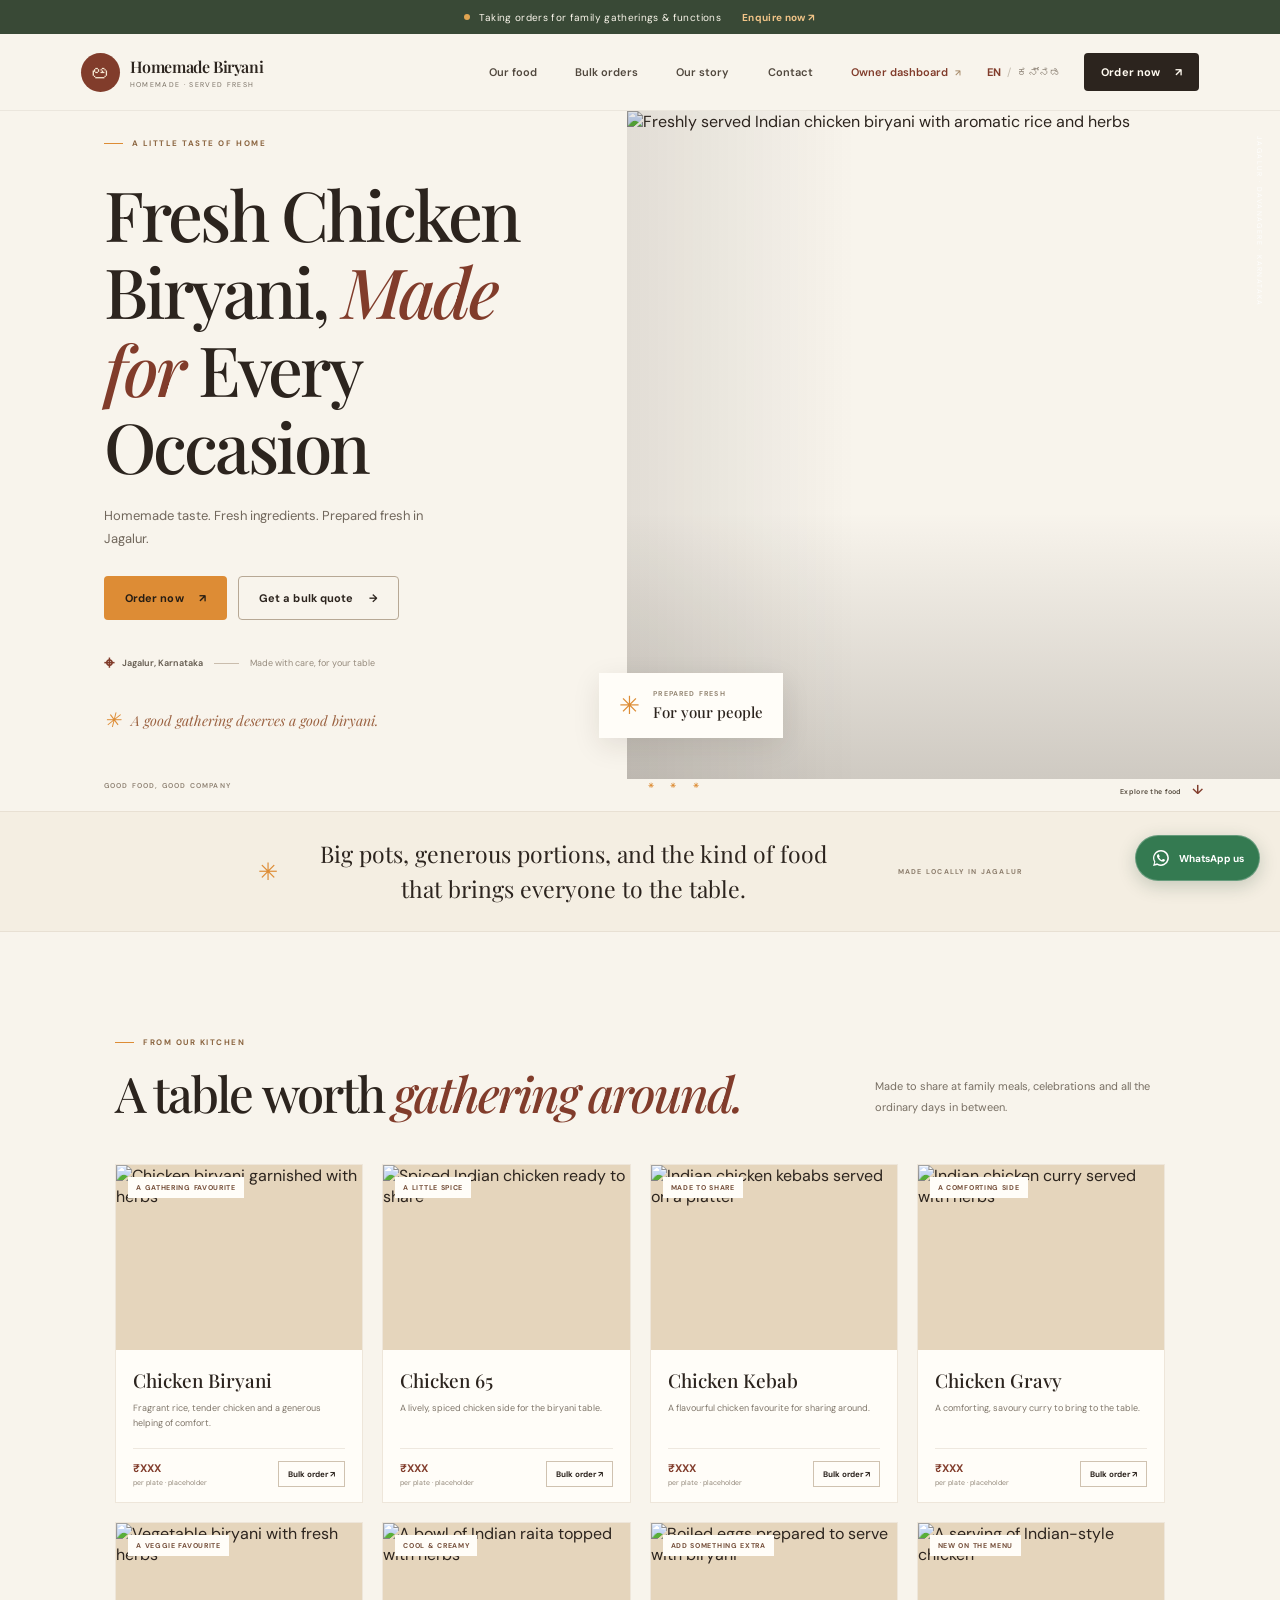
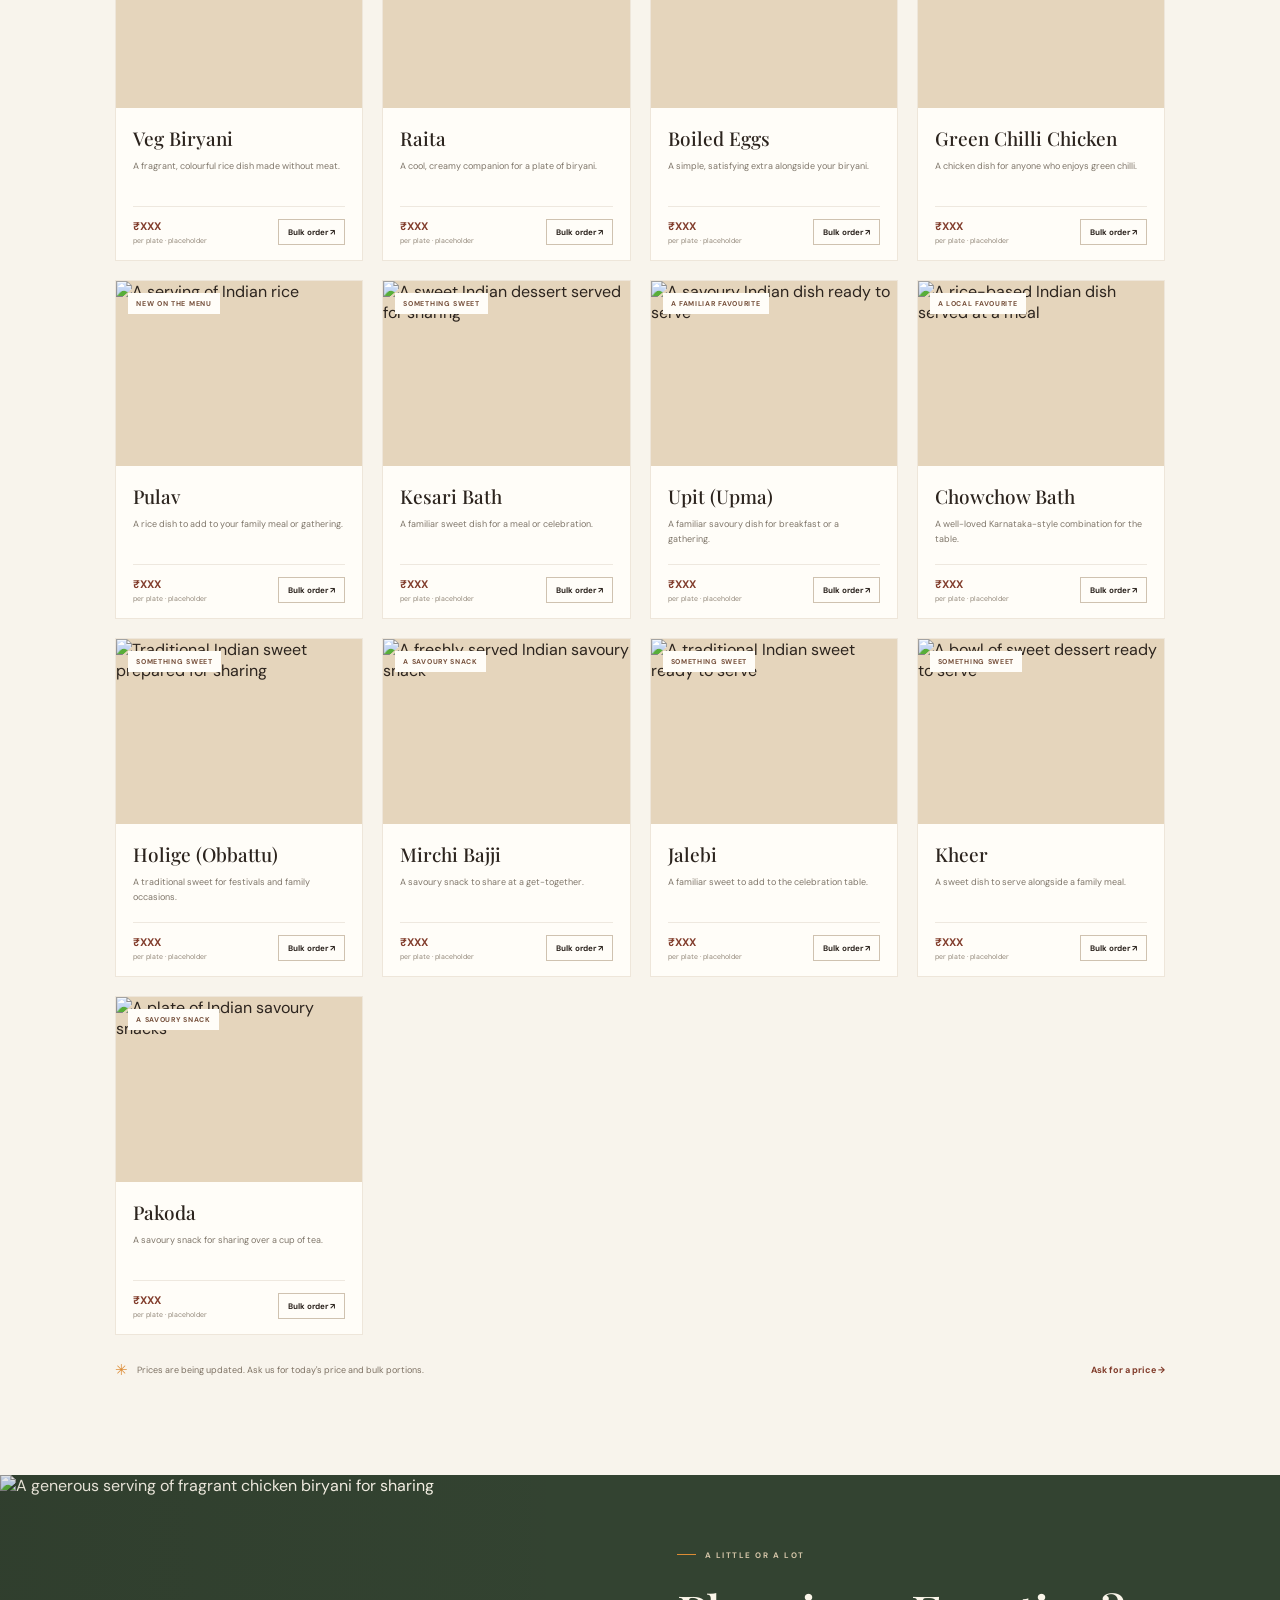
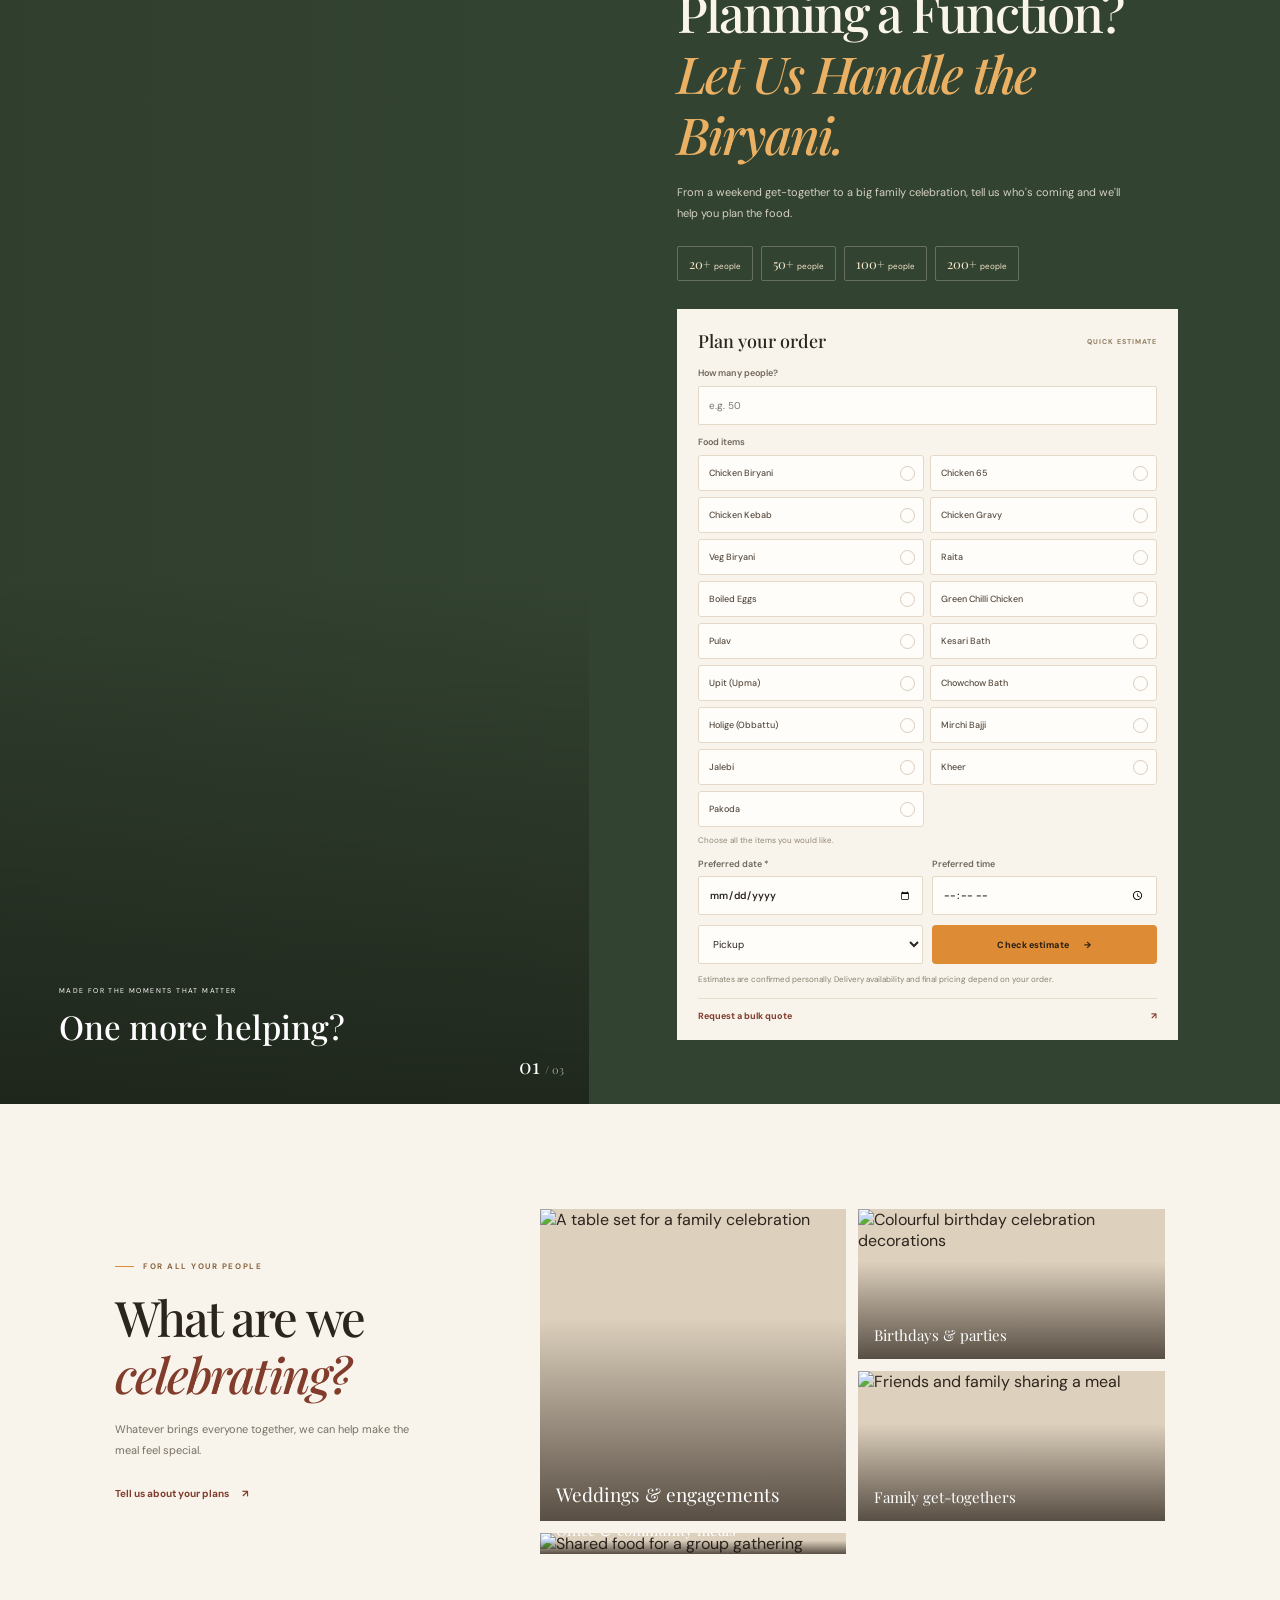
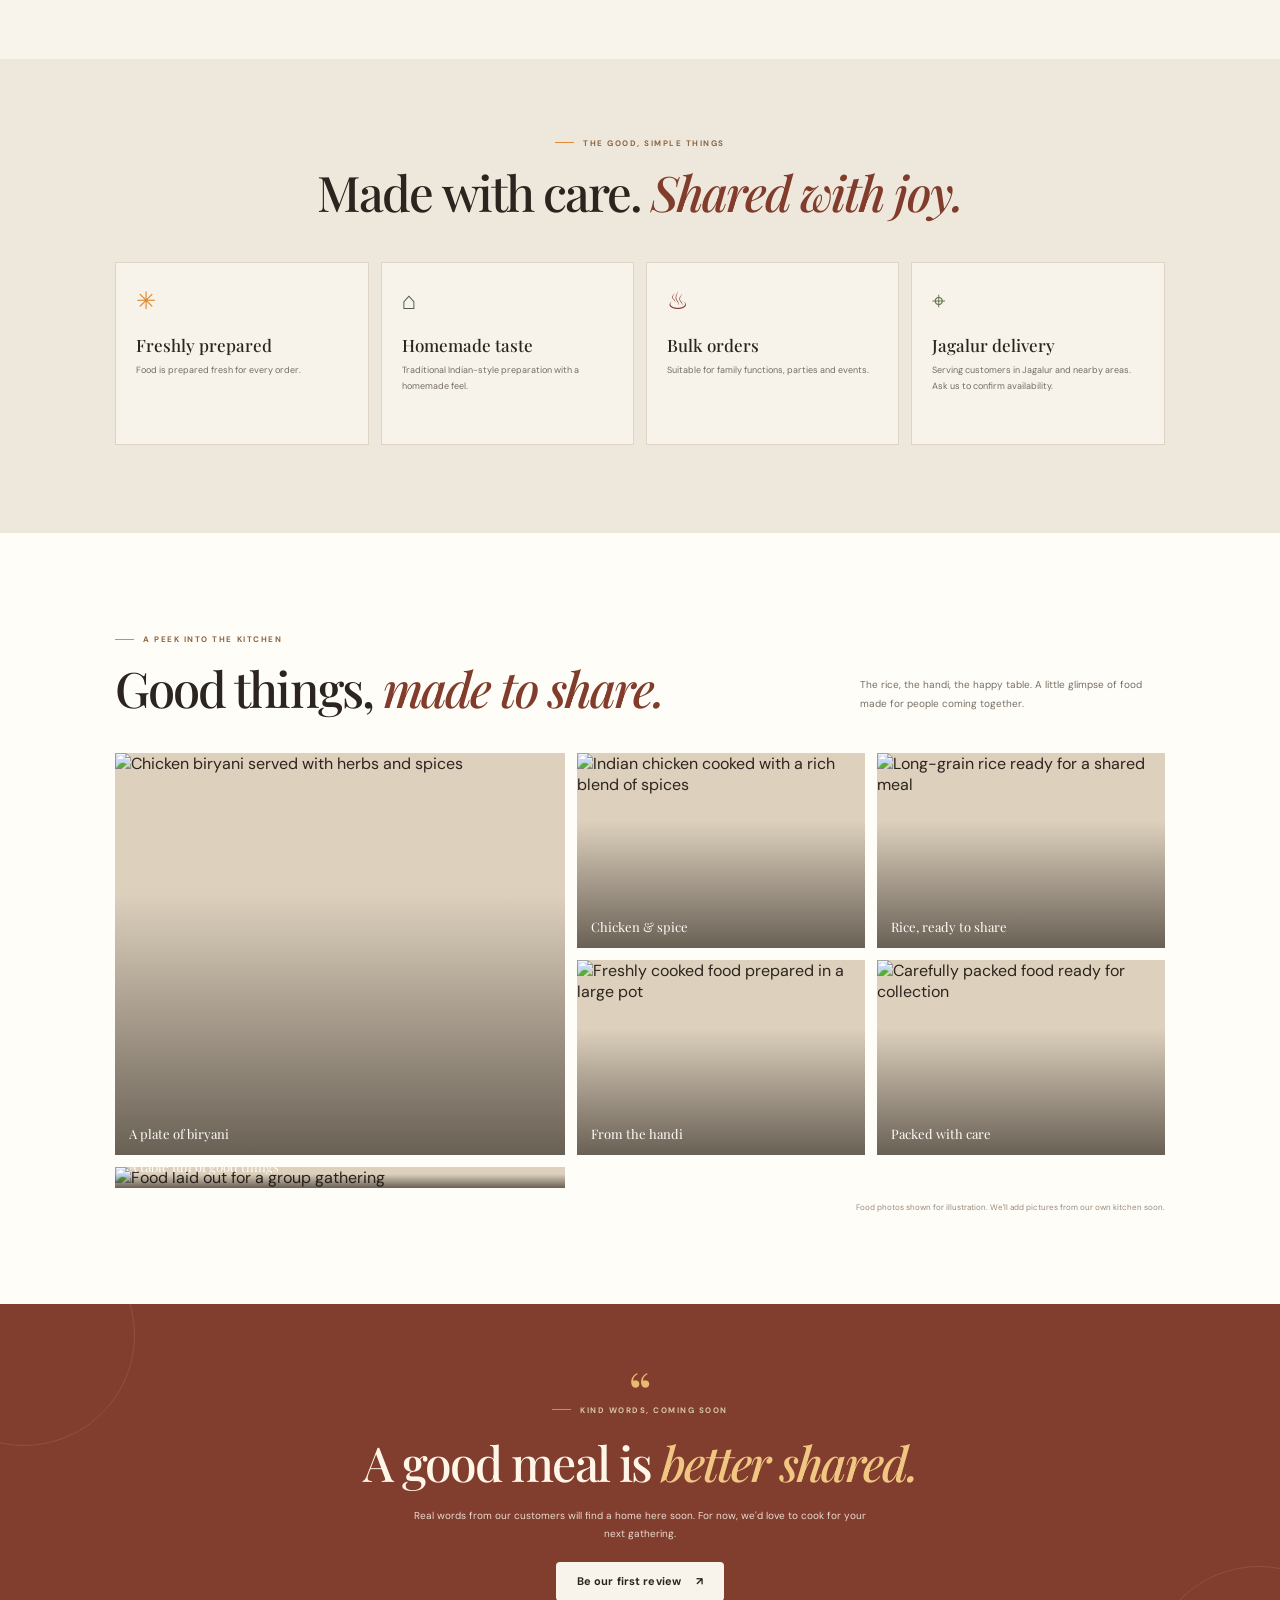
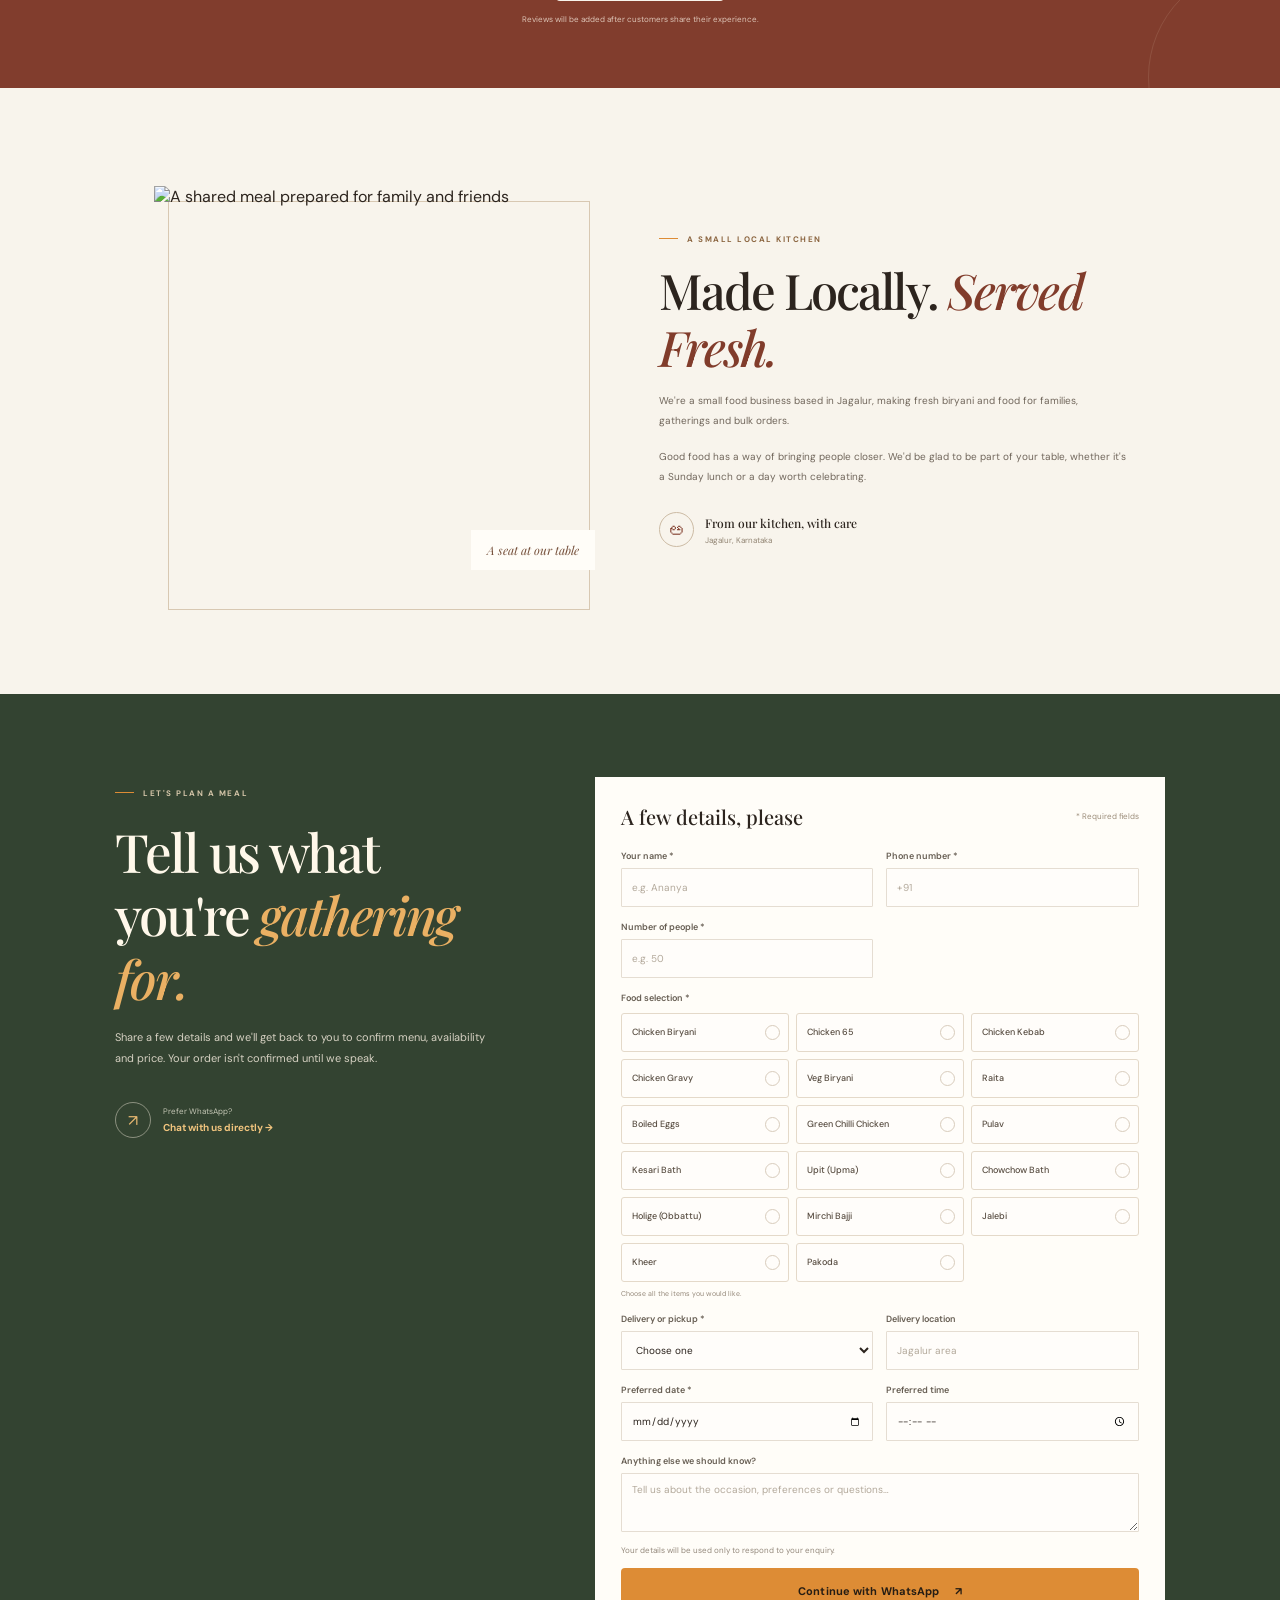
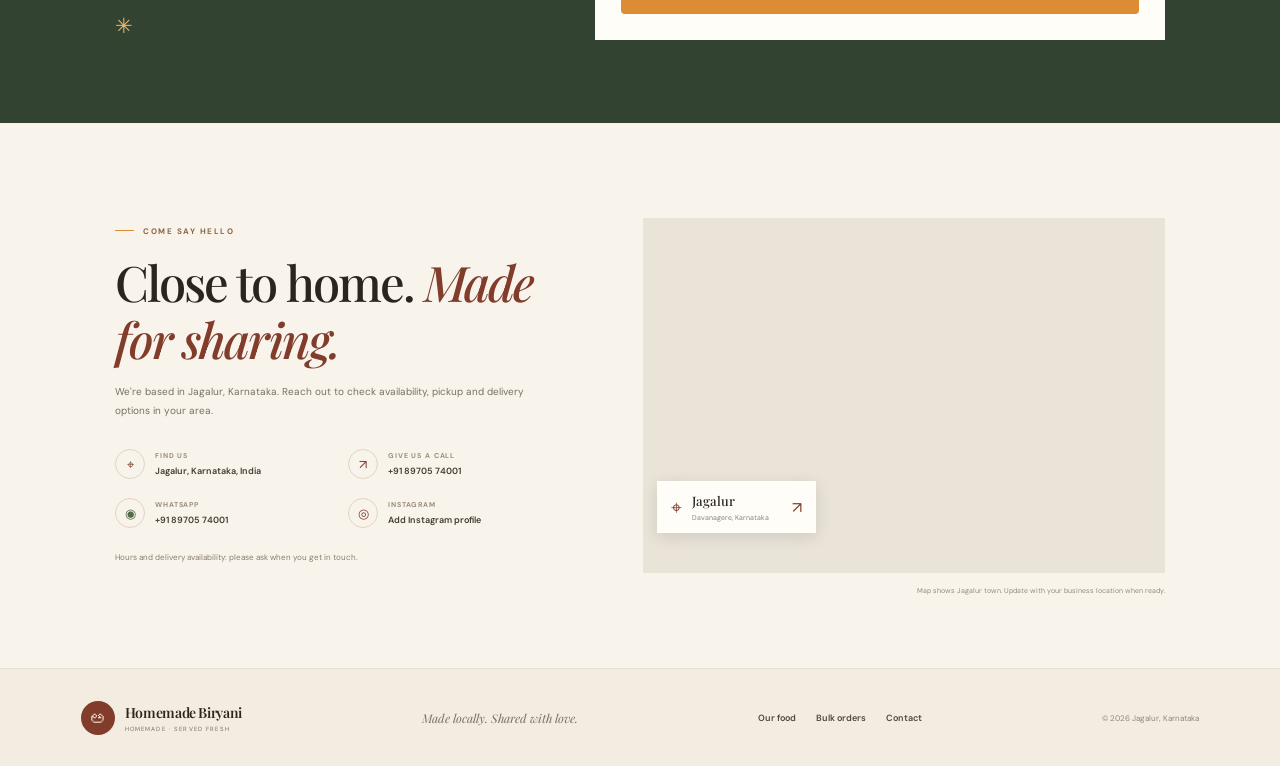
==== commit 18e4b81b: "number change 4" ====
--- a/index.html
+++ b/index.html
@@ -247,8 +247,8 @@
         <p data-i18n="contactText">We're based in Jagalur, Karnataka. Reach out to check availability, pickup and delivery options in your area.</p>
         <div class="contact-details">
           <div class="contact-detail"><span class="detail-icon" aria-hidden="true">⌖</span><span><small data-i18n="findUs">FIND US</small><strong>Jagalur, Karnataka, India</strong></span></div>
-          <div class="contact-detail"><span class="detail-icon" aria-hidden="true">↗</span><span><small data-i18n="callUs">GIVE US A CALL</small><a href="tel:+917892688891" data-business-phone>+91 78926 88891</a></span></div>
-          <div class="contact-detail"><span class="detail-icon whatsapp-icon" aria-hidden="true">◉</span><span><small>WHATSAPP</small><a href="#order" data-whatsapp-link data-phone-display target="_blank" rel="noopener noreferrer">+91 78926 88891</a></span></div>
+          <div class="contact-detail"><span class="detail-icon" aria-hidden="true">↗</span><span><small data-i18n="callUs">GIVE US A CALL</small><a href="tel:+918970574001" data-business-phone>+91 89705 74001</a></span></div>
+          <div class="contact-detail"><span class="detail-icon whatsapp-icon" aria-hidden="true">◉</span><span><small>WHATSAPP</small><a href="#order" data-whatsapp-link data-phone-display target="_blank" rel="noopener noreferrer">+91 89705 74001</a></span></div>
           <div class="contact-detail"><span class="detail-icon" aria-hidden="true">◎</span><span><small>INSTAGRAM</small><a href="#contact" data-i18n="instagramPlaceholder">Add Instagram profile</a></span></div>
         </div>
         <p class="hours-note" data-i18n="hoursNote">Hours and delivery availability: please ask when you get in touch.</p>
